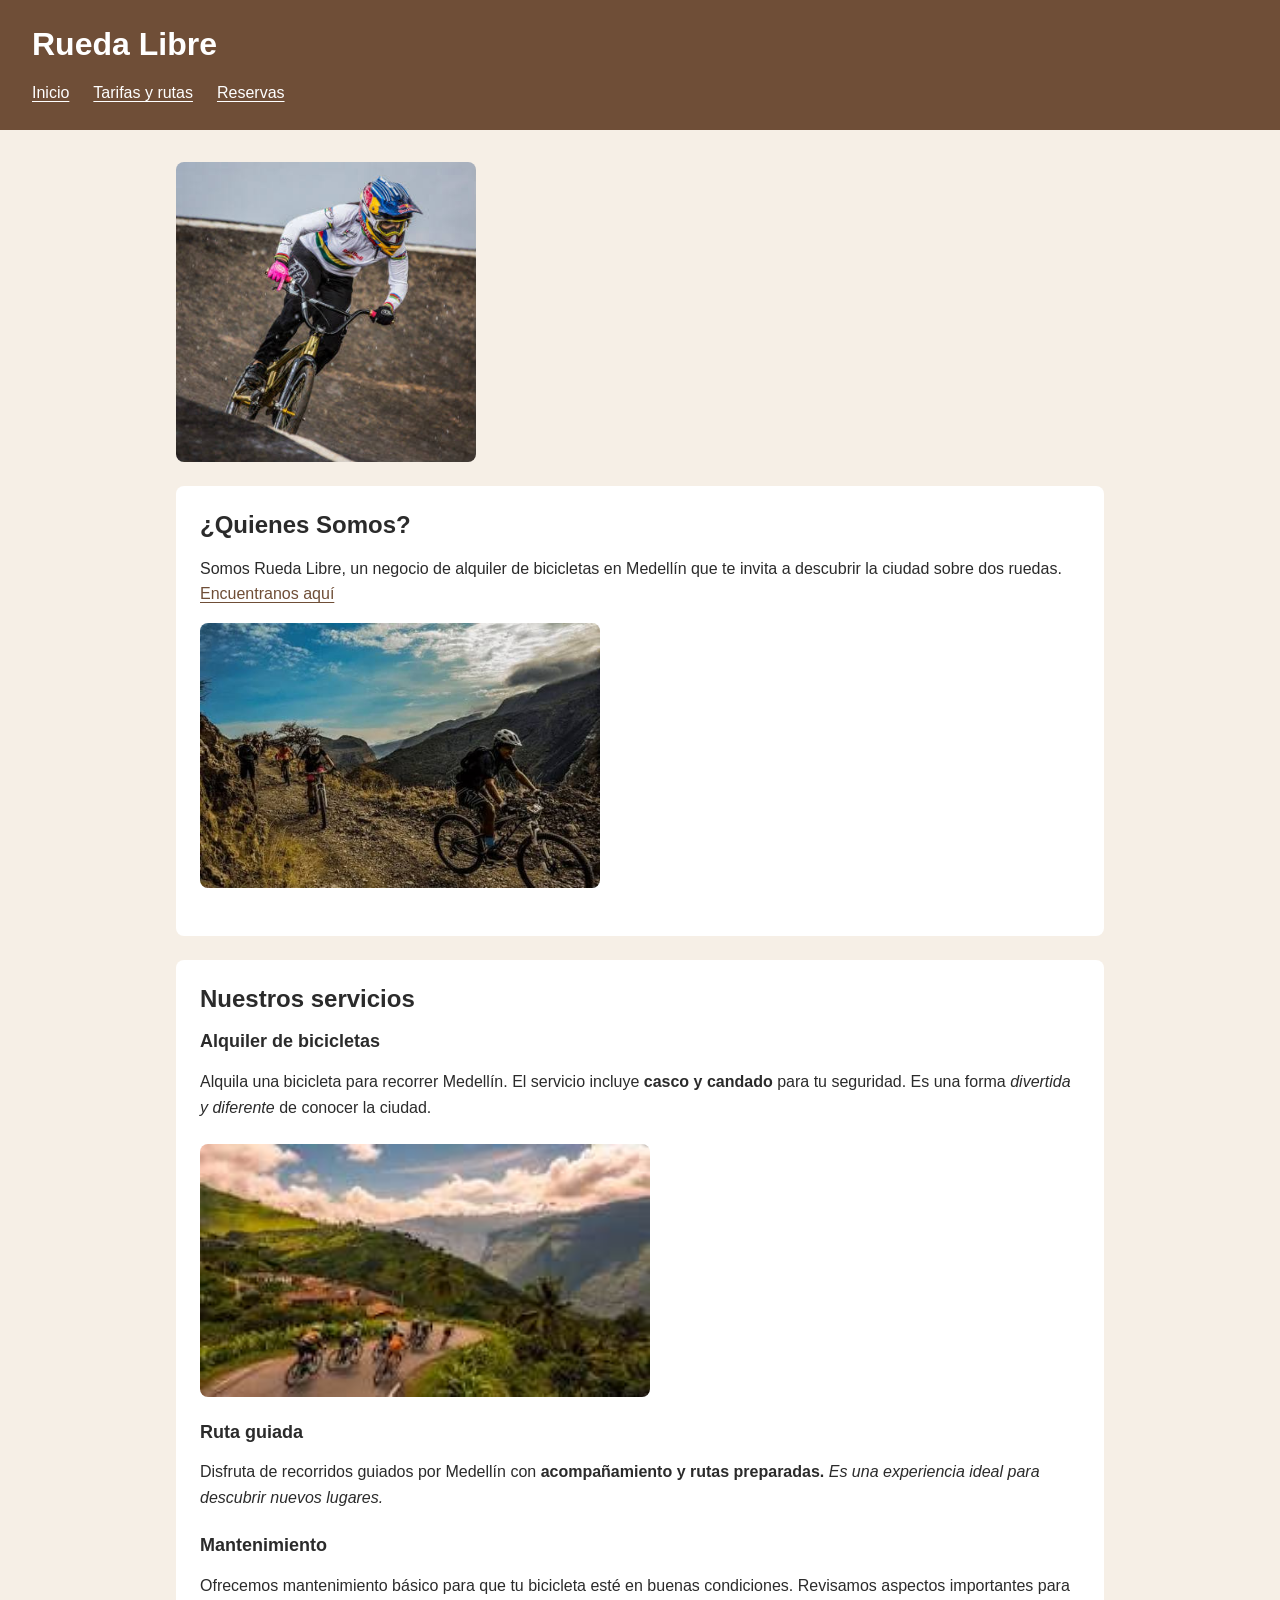
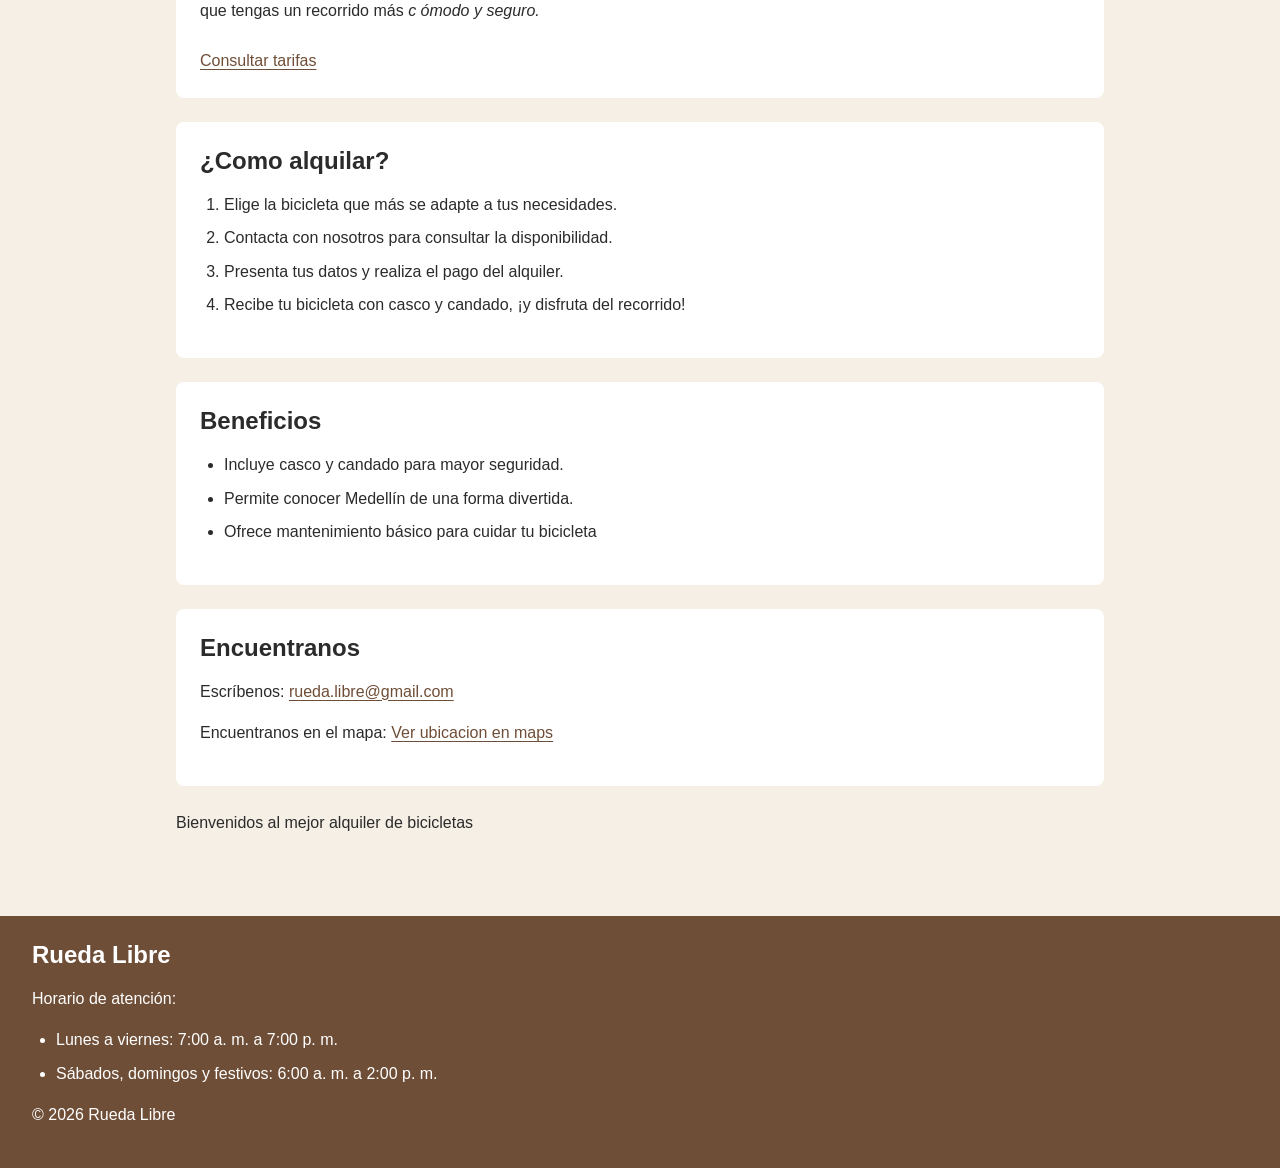
==== index.html @ cde1ff10 "Agrega estilos CSS y actualiza paginas" ====
<!DOCTYPE html>
<html lang="es">
<head>
    <meta charset="UTF-8">
    <meta name="viewport" content="width=device-width, initial-scale=1.0">
    <meta name="description" content="Renta de bicicletas en el areá metropolitana">
    <link rel="stylesheet" href="paginas/styles.css">
    <title>Rueda Libre | Alquiler de biciletas en Medellín</title>
</head>
<body>
    <header>
        <h1>Rueda Libre</h1>

        <nav>
            <ul>
                <li><a href="index.html">Inicio</a></li>
                <li><a href="paginas/servicios.html">Tarifas y rutas</a></li>
                <li><a href="paginas/contacto.html">Reservas</a></li>
            </ul>
        </nav>
    </header>

    <main>
        <img src="imagenes/images.jpg" alt="Imagen de portada de Rueda Libre" width="300">
         <section>
            <h2>¿Quienes Somos?</h2>
            <p>Somos Rueda Libre, un negocio de alquiler de bicicletas en Medellín que te invita a descubrir la ciudad sobre dos ruedas. <a href="#Encuentranos">Encuentranos aquí</a></p>
            <img src="imagenes/bici.jpg" alt="imagen de ruta en bicicleta" width="400">
         </section>
         <section>
           <h2>Nuestros servicios</h2>
                <article>
                  <h3>Alquiler de bicicletas</h3>
                  <p>Alquila una bicicleta para recorrer Medellín. El servicio incluye <strong>casco y candado</strong> para tu seguridad. Es una forma <em> divertida y diferente</em> de conocer la ciudad.</p>    
                 </article>     
                 <img src="imagenes/descarga.jpg" alt="otra imagen de ruta" width="450">
            <article>     
                 <h3>Ruta guiada</h3>
                 <p>Disfruta de recorridos guiados por Medellín con <strong>acompañamiento y rutas preparadas.</strong> <em>Es una experiencia ideal para descubrir nuevos lugares.</em></p>
            </article>  
            <article>  
                <h3>Mantenimiento</h3>
                <p>Ofrecemos mantenimiento básico para que tu bicicleta esté en buenas condiciones. Revisamos aspectos importantes para que tengas un recorrido más <em>c   ómodo y seguro.</em></p>    
            </article>      
            <a href="paginas/servicios.html">Consultar tarifas</a>
    </section> 
    <section>          
         <h2>¿Como alquilar?</h2>
         <ol>
             <li>Elige la bicicleta que más se adapte a tus necesidades.</li>
             <li>Contacta con nosotros para consultar la disponibilidad.</li>
             <li>Presenta tus datos y realiza el pago del alquiler.</li>
             <li>Recibe tu bicicleta con casco y candado, ¡y disfruta del recorrido!</li>

         </ol>
    </section>
    <section>
        <h2>Beneficios</h2>
        <ul>
             <li>Incluye casco y candado para mayor seguridad.</li>
             <li>Permite conocer Medellín de una forma divertida.</li>
             <li>Ofrece mantenimiento básico para cuidar tu bicicleta</li>
        </ul>
    </section>
    <section>
        <h2 id="Encuentranos">Encuentranos</h2>
        <p>Escríbenos: <a href="mailto:rueda.libre@gmail.com">rueda.libre@gmail.com</a></p>
        <p>Encuentranos en el mapa:
            <a href="https://www.google.com/maps/search/?api=1&query=Medell%C3%ADn%2C%20Antioquia%2C%20Colombia" target="_blank" rel="noopener noreferrer">
                Ver ubicacion en maps
            </a>
        </p>
    </section>   
    <p>Bienvenidos al mejor alquiler de bicicletas </p>
    </main>
    <footer>
         <h2>Rueda Libre</h2>
         <p>Horario de atención:</p>
         <ul>
            <li>Lunes a viernes: 7:00 a. m. a 7:00 p. m.</li>
            <li>Sábados, domingos y festivos: 6:00 a. m. a 2:00 p. m.</li>
         </ul>
         <p>&copy; 2026 Rueda Libre</p>
   </footer>
    
</body>
</html>
---- paginas/styles.css ----
/* 1. Variables compartidas por todo el sitio */
:root {
    --color-primario: #6f4e37;
    --color-acento: #f4c078;
    --color-texto: #2b2b2b;
    --color-fondo: #f6efe6;
    --color-superficie: #fff;
    --color-borde: #d8c8b8;
    --fuente-base: Arial, sans-serif;
    --espacio-pequeno: 0.5rem;
    --espacio-base: 1rem;
    --espacio-medio: 1.5rem;
    --espacio-grande: 2rem;
    --radio: 0.5rem;
}

/* 2. Base: rem toma como referencia el tamaño de letra raíz */
*, *::before, *::after { box-sizing: border-box; }
body {
    margin: 0;
    font-family: var(--fuente-base);
    color: var(--color-texto);
    background-color: var(--color-fondo);
    line-height: 1.6;
}
h1, h2, h3 { line-height: 1.25; margin: 0 0 var(--espacio-base); }
h1 { font-size: 2rem; }
h2 { font-size: 1.5rem; }
h3 { font-size: 1.125rem; }
p, ul, ol, dl { margin: 0 0 var(--espacio-base); }
ul, ol { padding-left: var(--espacio-medio); }
li + li { margin-top: var(--espacio-pequeno); }
a { color: var(--color-primario); text-underline-offset: 0.2rem; }
a:hover { text-decoration-thickness: 0.15rem; }
a:focus-visible { outline: 0.2rem solid currentColor; outline-offset: 0.25rem; }

/* 3. Encabezado y navegación */
header, body > nav, footer {
    padding: var(--espacio-medio) var(--espacio-grande);
    color: var(--color-superficie);
    background-color: var(--color-primario);
}
nav ul {
    display: flex;
    flex-wrap: wrap;
    gap: var(--espacio-base) var(--espacio-medio);
    padding: 0;
    margin: 0;
    list-style: none;
}
nav li + li { margin-top: 0; }
nav a, header a, footer a { color: var(--color-superficie); }
nav a:hover, nav a:focus-visible { color: var(--color-acento); }

/* 4. Contenido y tarjetas */
main {
    max-width: 60rem;
    margin: 0 auto;
    padding: var(--espacio-grande) var(--espacio-base);
}
section, .tarjeta {
    padding: var(--espacio-medio);
    margin-bottom: var(--espacio-medio);
    border-radius: var(--radio);
    background-color: var(--color-superficie);
}
article { margin-bottom: var(--espacio-medio); }
img {
    display: block;
    max-width: 100%;
    height: auto;
    margin-bottom: var(--espacio-medio);
    border-radius: var(--radio);
}

/* 5. Tablas de tarifas: desplazamiento en pantallas pequeñas */
table {
    display: block;
    max-width: 100%;
    overflow-x: auto;
    border-collapse: collapse;
    margin-bottom: var(--espacio-medio);
    background-color: var(--color-superficie);
}
caption { text-align: left; font-weight: bold; padding: var(--espacio-base); }
th, td { padding: var(--espacio-base); border: 0.0625rem solid var(--color-borde); text-align: left; }
thead { color: var(--color-superficie); background-color: var(--color-primario); }
dt { font-weight: bold; }
dd { margin: 0 0 var(--espacio-base); }
footer { margin-top: var(--espacio-grande); }

@media (max-width: 40rem) {
    header, body > nav, footer { padding: var(--espacio-base); }
    section, .tarjeta { padding: var(--espacio-base); }
    th, td { padding: var(--espacio-pequeno); }
}
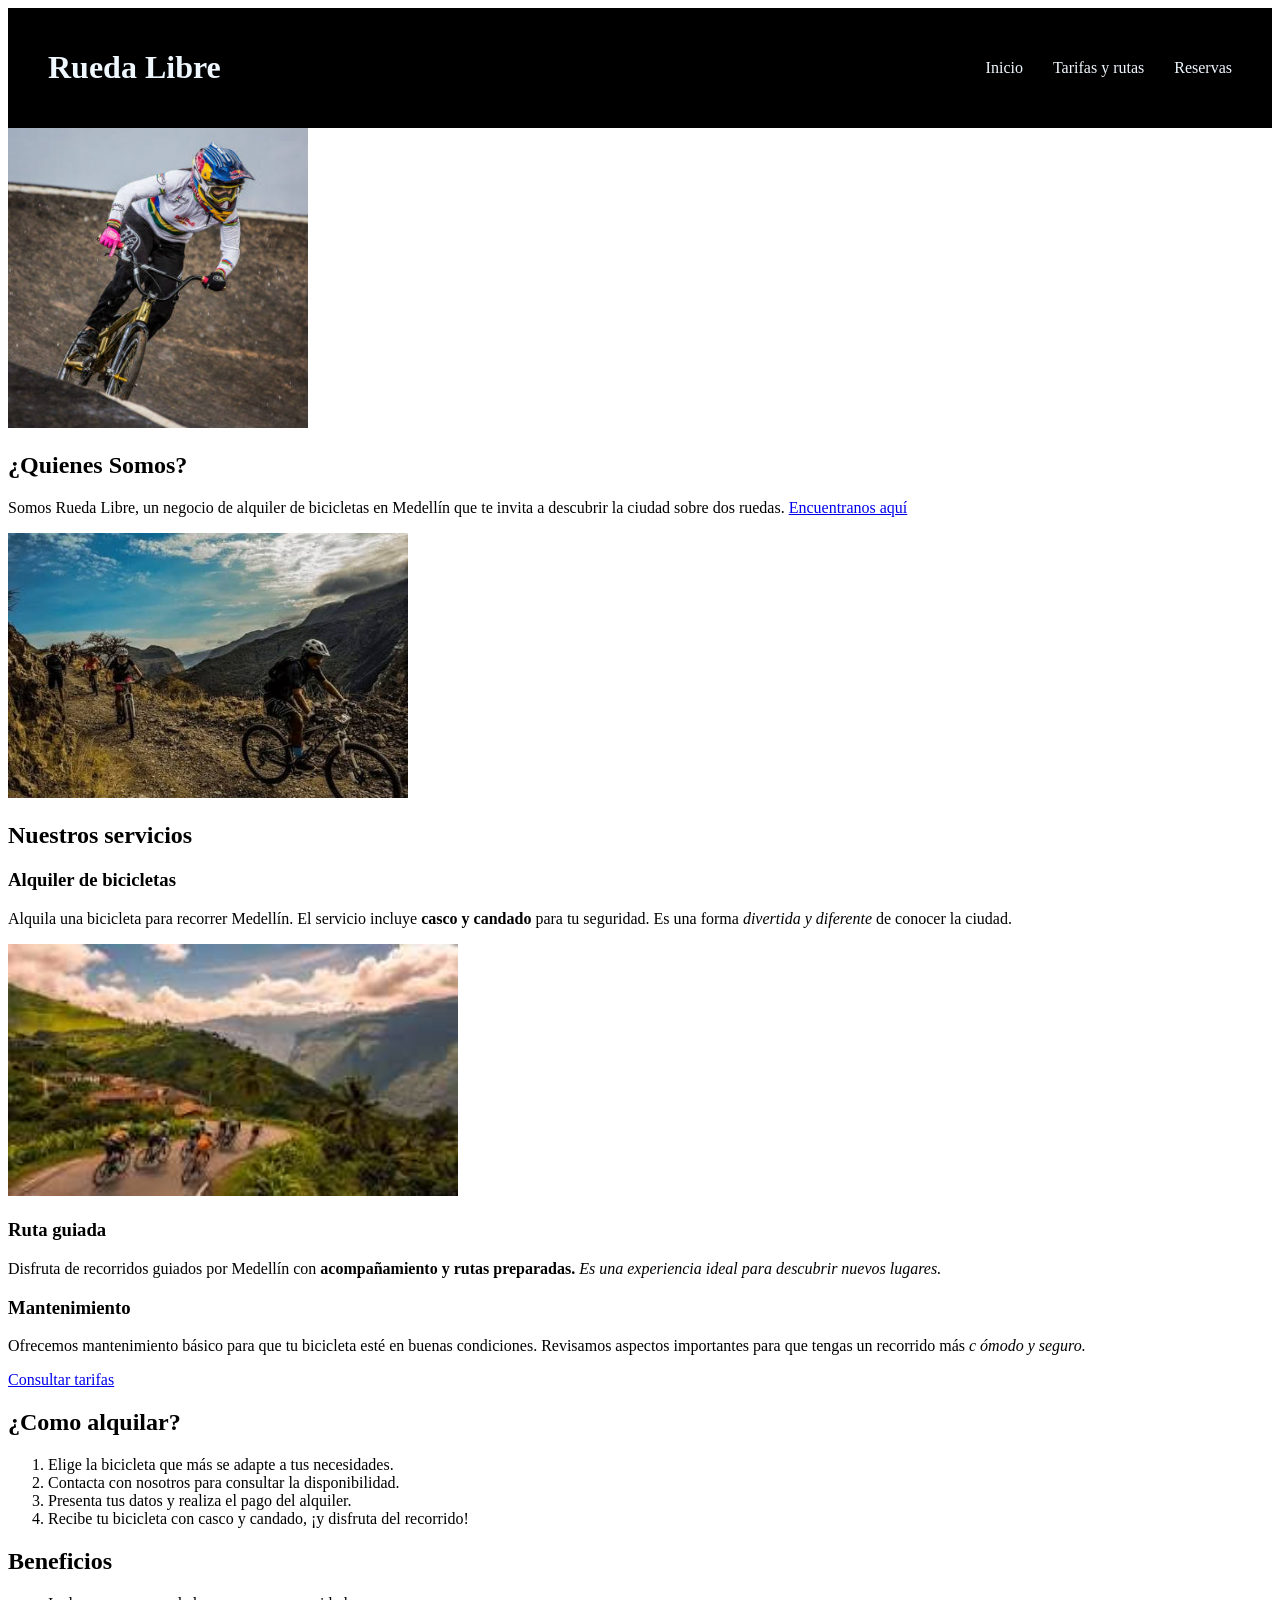
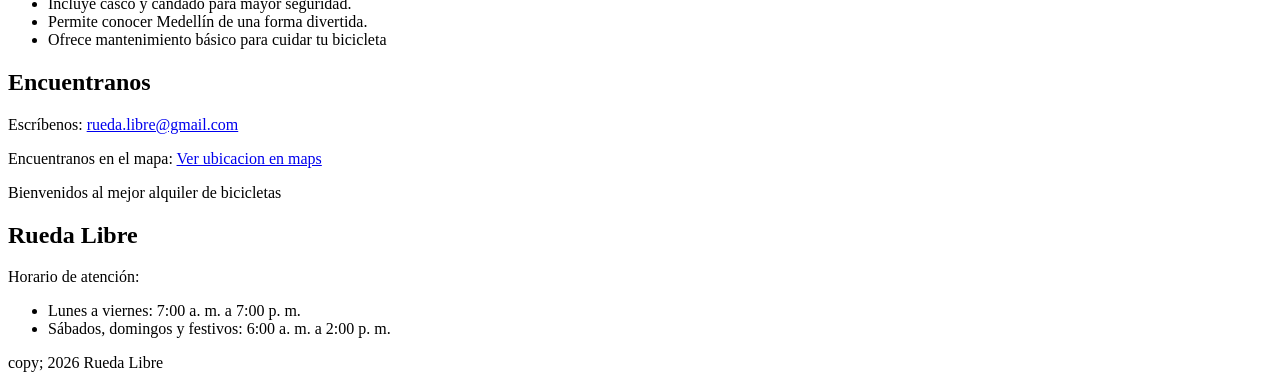
==== commit ce4e3d5d: "recontruccion para semana2" ====
--- a/index.html
+++ b/index.html
@@ -8,9 +8,8 @@
     <title>Rueda Libre | Alquiler de biciletas en Medellín</title>
 </head>
 <body>
-    <header>
+    <header class="encabezado">
         <h1>Rueda Libre</h1>
-
         <nav>
             <ul>
                 <li><a href="index.html">Inicio</a></li>
@@ -80,7 +79,7 @@
             <li>Lunes a viernes: 7:00 a. m. a 7:00 p. m.</li>
             <li>Sábados, domingos y festivos: 6:00 a. m. a 2:00 p. m.</li>
          </ul>
-         <p>&copy; 2026 Rueda Libre</p>
+         <p>copy; 2026 Rueda Libre</p>
    </footer>
     
 </body>
--- a/paginas/styles.css
+++ b/paginas/styles.css
@@ -1,96 +1,24 @@
-/* 1. Variables compartidas por todo el sitio */
-:root {
-    --color-primario: #6f4e37;
-    --color-acento: #f4c078;
-    --color-texto: #2b2b2b;
-    --color-fondo: #f6efe6;
-    --color-superficie: #fff;
-    --color-borde: #d8c8b8;
-    --fuente-base: Arial, sans-serif;
-    --espacio-pequeno: 0.5rem;
-    --espacio-base: 1rem;
-    --espacio-medio: 1.5rem;
-    --espacio-grande: 2rem;
-    --radio: 0.5rem;
+.encabezado {
+    display: flex;                  
+    justify-content: space-between; 
+    align-items: center;            
+    background-color:rgb(0, 0, 0); 
+    padding: 20px 40px
+    ;
+    color:aliceblue; 
 }
 
-/* 2. Base: rem toma como referencia el tamaño de letra raíz */
-*, *::before, *::after { box-sizing: border-box; }
-body {
+.encabezado nav ul {
+    display: flex;          
+    list-style: none;       
+    gap: 30px;              
     margin: 0;
-    font-family: var(--fuente-base);
-    color: var(--color-texto);
-    background-color: var(--color-fondo);
-    line-height: 1.6;
-}
-h1, h2, h3 { line-height: 1.25; margin: 0 0 var(--espacio-base); }
-h1 { font-size: 2rem; }
-h2 { font-size: 1.5rem; }
-h3 { font-size: 1.125rem; }
-p, ul, ol, dl { margin: 0 0 var(--espacio-base); }
-ul, ol { padding-left: var(--espacio-medio); }
-li + li { margin-top: var(--espacio-pequeno); }
-a { color: var(--color-primario); text-underline-offset: 0.2rem; }
-a:hover { text-decoration-thickness: 0.15rem; }
-a:focus-visible { outline: 0.2rem solid currentColor; outline-offset: 0.25rem; }
-
-/* 3. Encabezado y navegación */
-header, body > nav, footer {
-    padding: var(--espacio-medio) var(--espacio-grande);
-    color: var(--color-superficie);
-    background-color: var(--color-primario);
-}
-nav ul {
-    display: flex;
-    flex-wrap: wrap;
-    gap: var(--espacio-base) var(--espacio-medio);
     padding: 0;
-    margin: 0;
-    list-style: none;
-}
-nav li + li { margin-top: 0; }
-nav a, header a, footer a { color: var(--color-superficie); }
-nav a:hover, nav a:focus-visible { color: var(--color-acento); }
-
-/* 4. Contenido y tarjetas */
-main {
-    max-width: 60rem;
-    margin: 0 auto;
-    padding: var(--espacio-grande) var(--espacio-base);
-}
-section, .tarjeta {
-    padding: var(--espacio-medio);
-    margin-bottom: var(--espacio-medio);
-    border-radius: var(--radio);
-    background-color: var(--color-superficie);
-}
-article { margin-bottom: var(--espacio-medio); }
-img {
-    display: block;
-    max-width: 100%;
-    height: auto;
-    margin-bottom: var(--espacio-medio);
-    border-radius: var(--radio);
+   
+    
 }
 
-/* 5. Tablas de tarifas: desplazamiento en pantallas pequeñas */
-table {
-    display: block;
-    max-width: 100%;
-    overflow-x: auto;
-    border-collapse: collapse;
-    margin-bottom: var(--espacio-medio);
-    background-color: var(--color-superficie);
-}
-caption { text-align: left; font-weight: bold; padding: var(--espacio-base); }
-th, td { padding: var(--espacio-base); border: 0.0625rem solid var(--color-borde); text-align: left; }
-thead { color: var(--color-superficie); background-color: var(--color-primario); }
-dt { font-weight: bold; }
-dd { margin: 0 0 var(--espacio-base); }
-footer { margin-top: var(--espacio-grande); }
-
-@media (max-width: 40rem) {
-    header, body > nav, footer { padding: var(--espacio-base); }
-    section, .tarjeta { padding: var(--espacio-base); }
-    th, td { padding: var(--espacio-pequeno); }
-}
+.encabezado nav ul li a {
+    text-decoration: none; 
+    color:aliceblue;       
+}
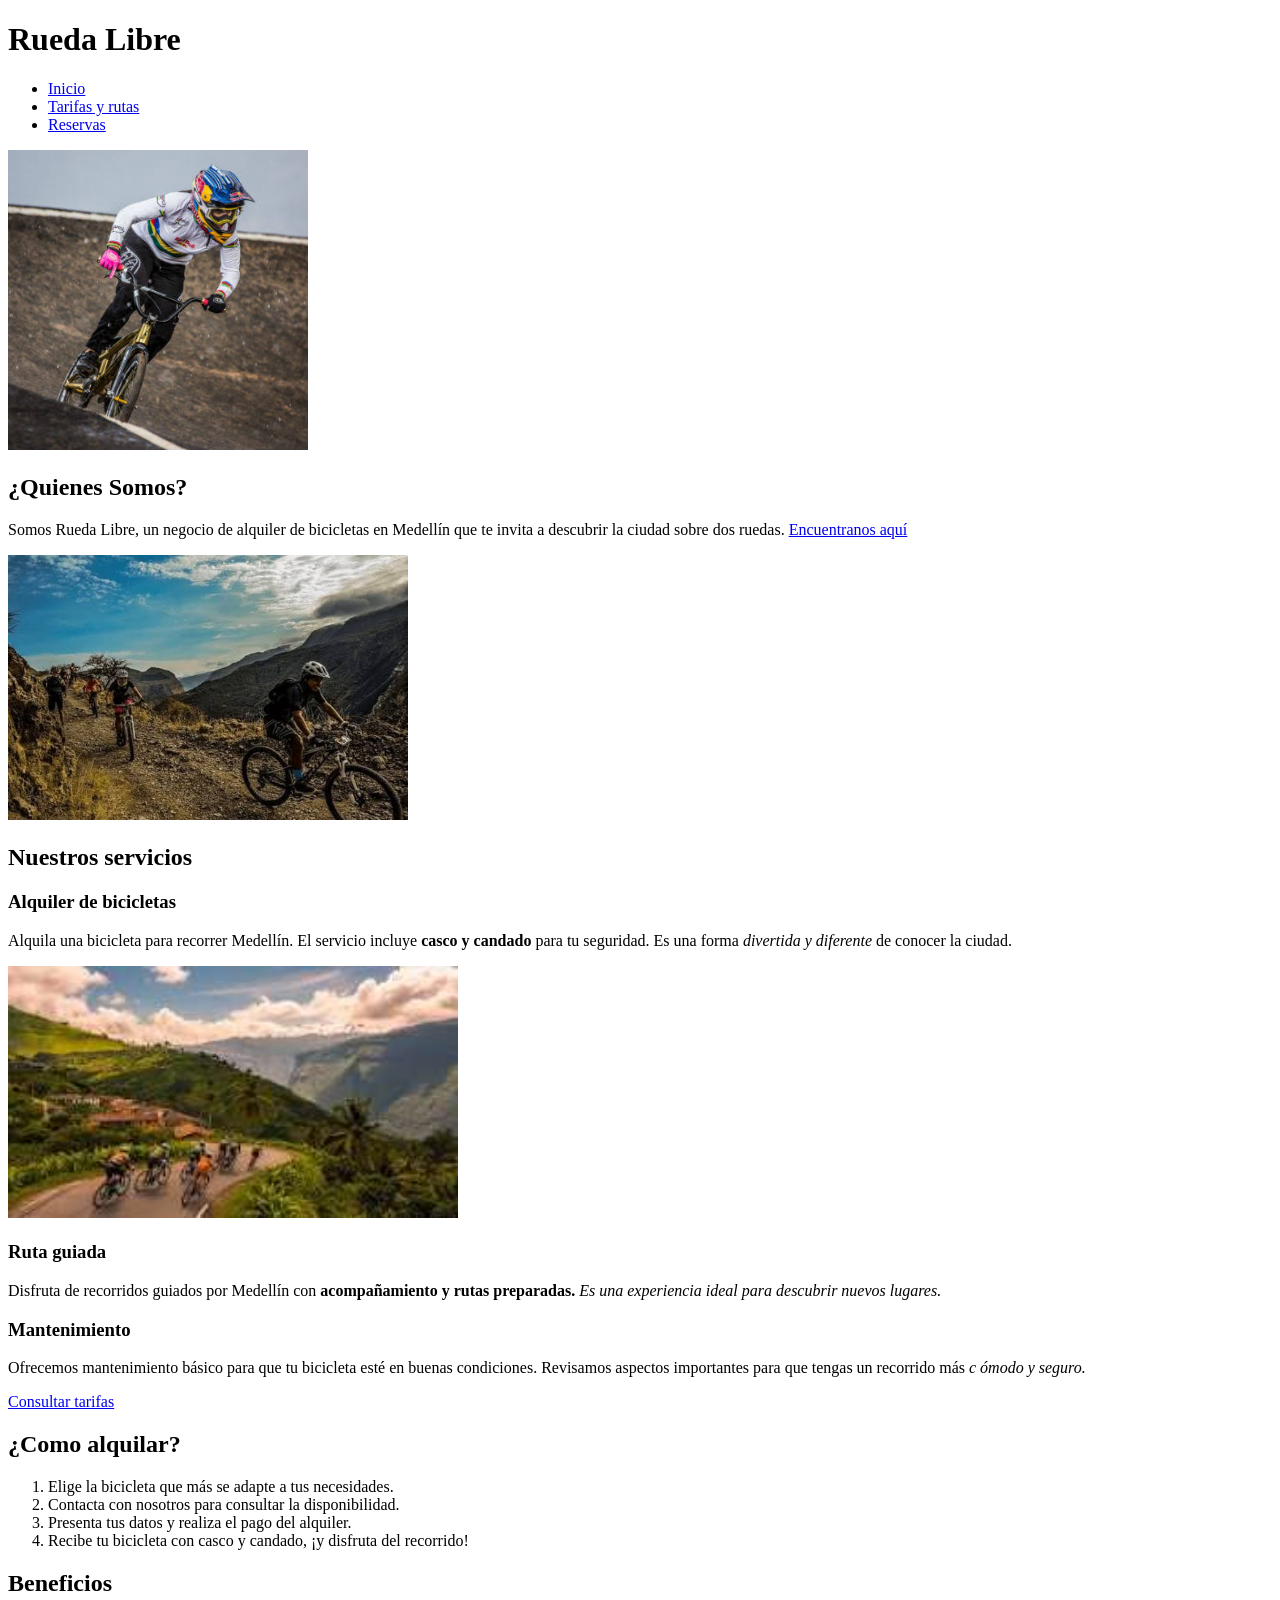
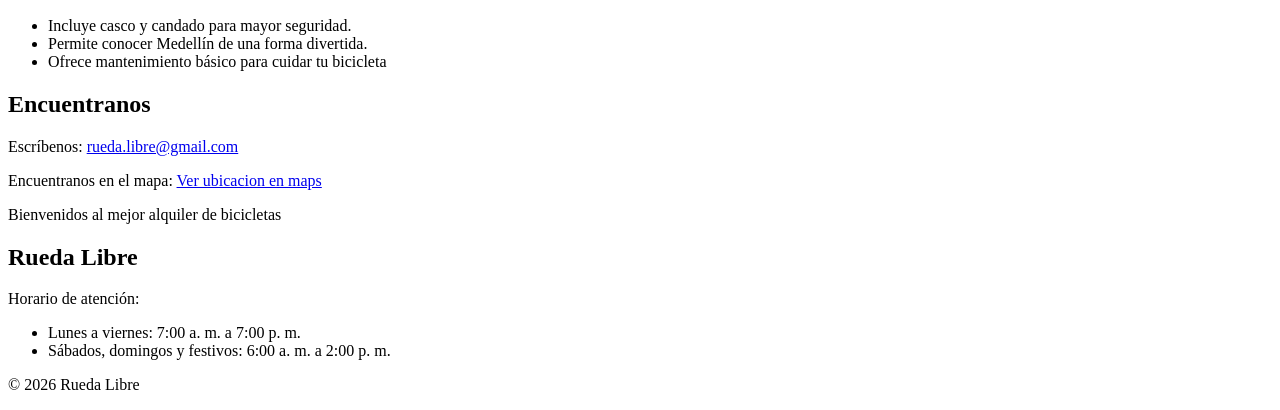
==== commit 6fea9b09: "feat: arreglar día 1 y formulario del día 2" ====
--- a/index.html
+++ b/index.html
@@ -8,13 +8,13 @@
     <title>Rueda Libre | Alquiler de biciletas en Medellín</title>
 </head>
 <body>
-    <header class="encabezado">
+    <header>
         <h1>Rueda Libre</h1>
         <nav>
             <ul>
                 <li><a href="index.html">Inicio</a></li>
-                <li><a href="paginas/servicios.html">Tarifas y rutas</a></li>
-                <li><a href="paginas/contacto.html">Reservas</a></li>
+                <li><a href="paginas/tarifas.html">Tarifas y rutas</a></li>
+                <li><a href="paginas/reservas.html">Reservas</a></li>
             </ul>
         </nav>
     </header>
@@ -79,7 +79,7 @@
             <li>Lunes a viernes: 7:00 a. m. a 7:00 p. m.</li>
             <li>Sábados, domingos y festivos: 6:00 a. m. a 2:00 p. m.</li>
          </ul>
-         <p>copy; 2026 Rueda Libre</p>
+         <p>&copy; 2026 Rueda Libre</p>
    </footer>
     
 </body>
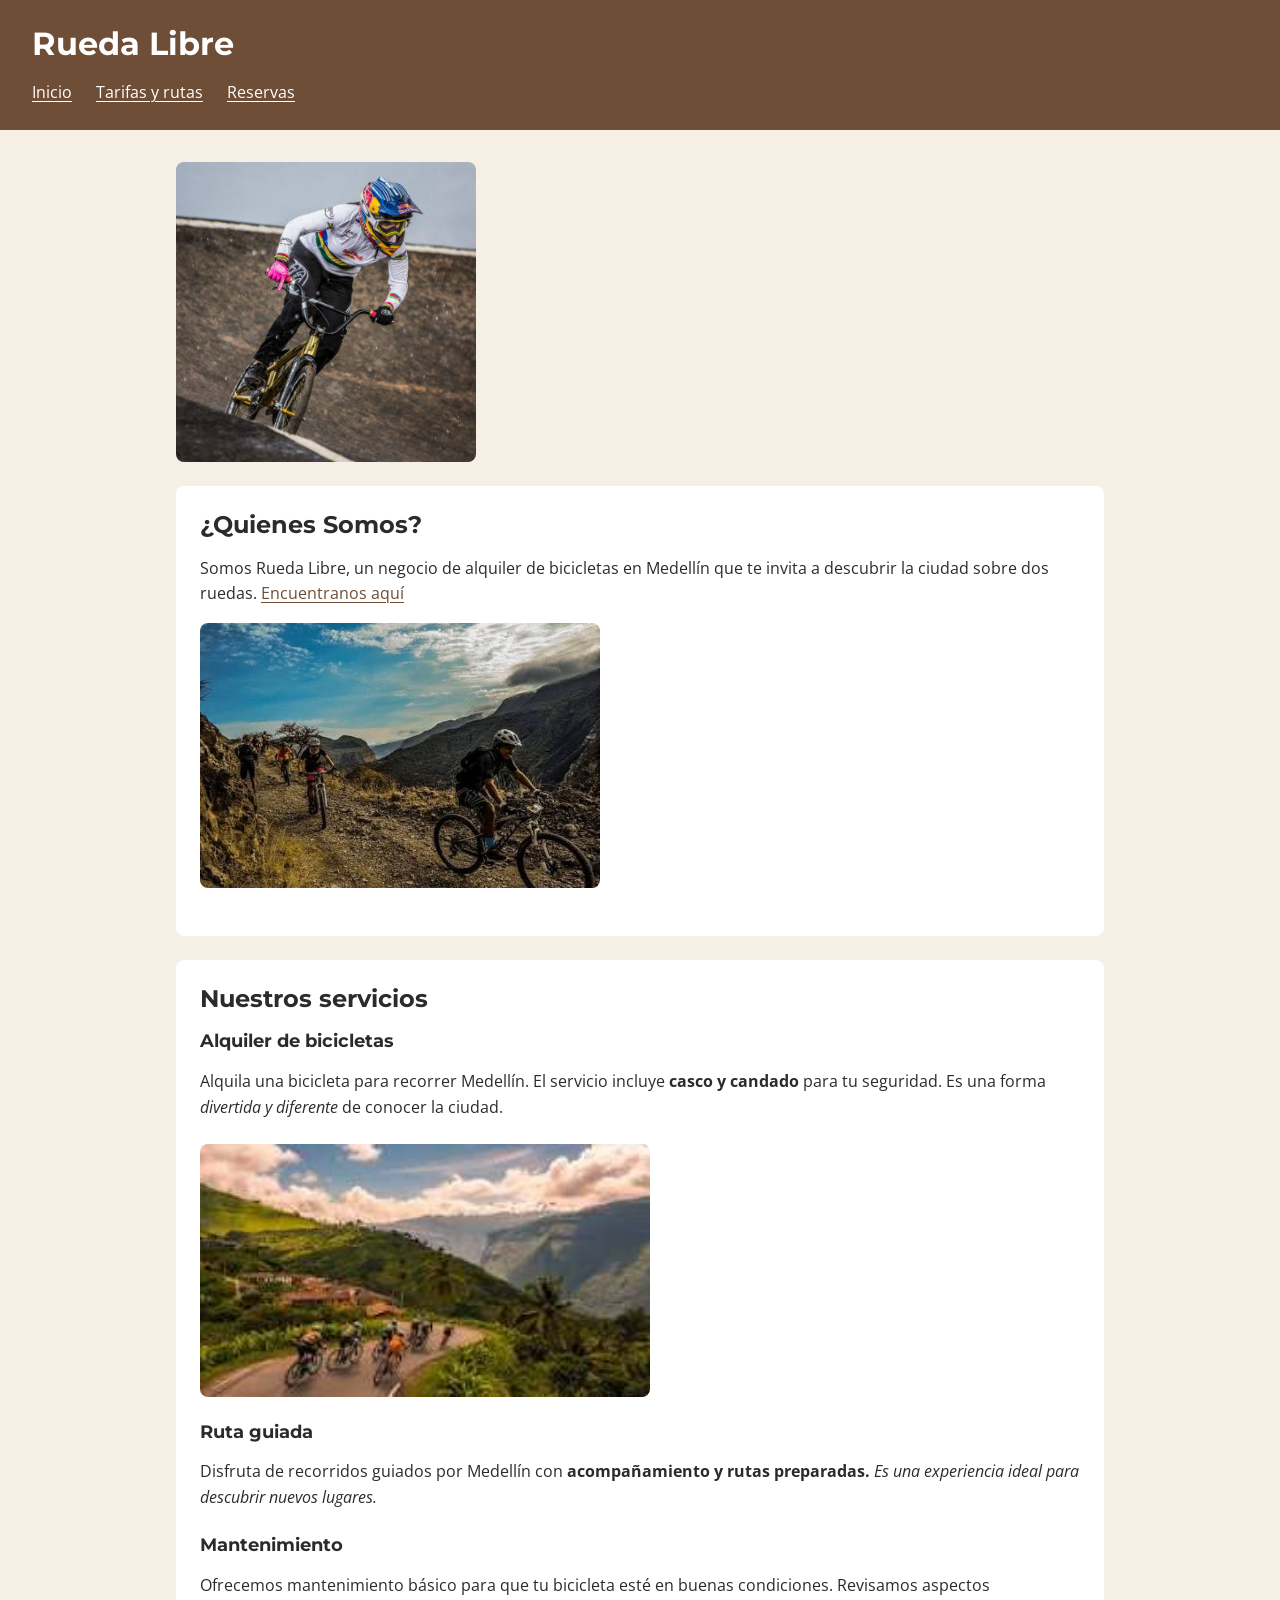
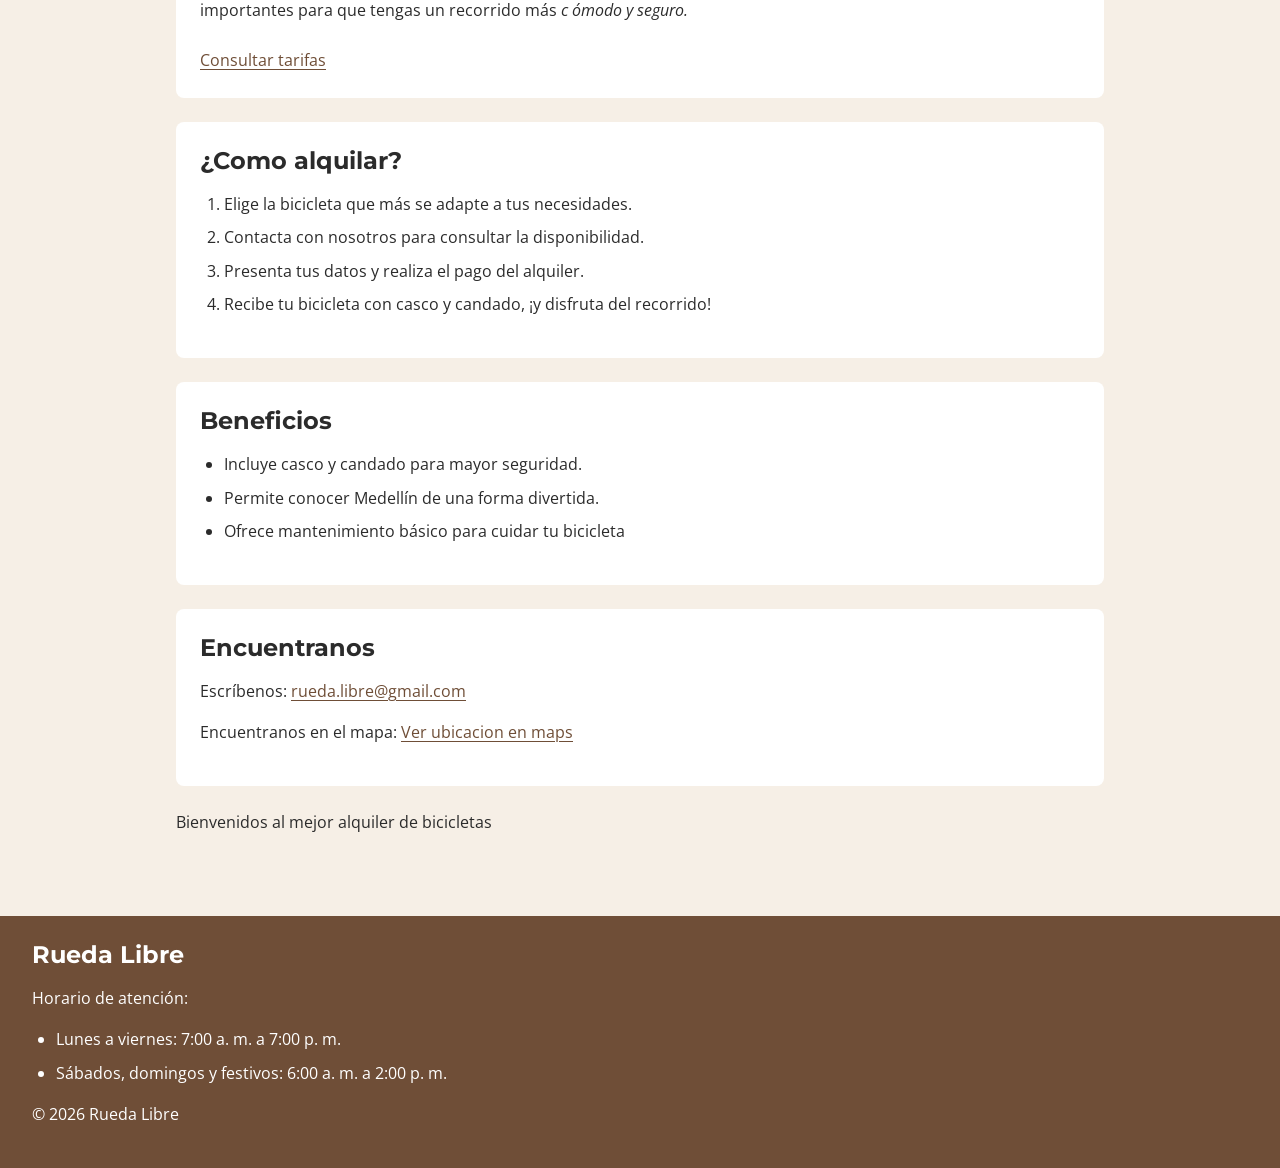
==== commit cb74f4a2: "feat: correcciones y terminacion semana 1" ====
--- a/index.html
+++ b/index.html
@@ -4,7 +4,10 @@
     <meta charset="UTF-8">
     <meta name="viewport" content="width=device-width, initial-scale=1.0">
     <meta name="description" content="Renta de bicicletas en el areá metropolitana">
-    <link rel="stylesheet" href="paginas/styles.css">
+    <link rel="preconnect" href="https://fonts.googleapis.com">
+    <link rel="preconnect" href="https://fonts.gstatic.com" crossorigin>
+    <link href="https://fonts.googleapis.com/css2?family=Montserrat:wght@700&family=Open+Sans:wght@400;600&display=swap" rel="stylesheet">
+    <link rel="stylesheet" href="css/styles.css">
     <title>Rueda Libre | Alquiler de biciletas en Medellín</title>
 </head>
 <body>
--- a/css/styles.css
+++ b/css/styles.css
@@ -0,0 +1,144 @@
+/* 1. Variables compartidas por todo el sitio */
+:root {
+    --color-primario: #6f4e37;
+    --color-acento: #f4c078;
+    --color-texto: #2b2b2b;
+    --color-fondo: #f6efe6;
+    --color-superficie: #fff;
+    --color-borde: #d8c8b8;
+    --fuente-titulos: 'Montserrat', sans-serif;
+    --fuente-texto: 'Open Sans', sans-serif;
+    --espacio-pequeno: 0.5rem;
+    --espacio-base: 1rem;
+    --espacio-medio: 1.5rem;
+    --espacio-grande: 2rem;
+    --radio: 0.5rem;
+}
+
+/* 2. Base: rem toma como referencia el tamaño de letra raíz */
+*, *::before, *::after { box-sizing: border-box; }
+body {
+    margin: 0;
+    font-family: var(--fuente-texto);
+    color: var(--color-texto);
+    background-color: var(--color-fondo);
+    line-height: 1.6;
+}
+h1, h2, h3 { 
+    line-height: 1.25;
+    margin: 0 0 var(--espacio-base);
+    font-family: var(--fuente-titulos);
+    font-weight: 700;
+}
+h1 {
+     font-size: 2rem;
+     }
+h2 { 
+    font-size: 1.5rem; 
+}
+h3 { 
+    font-size: 1.125rem; 
+}
+p, ul, ol, dl { 
+    margin: 0 0 var(--espacio-base);
+}
+ul, ol { 
+    padding-left: var(--espacio-medio); 
+}
+li + li {
+    margin-top: var(--espacio-pequeno); 
+}
+a { 
+    color: var(--color-primario); text-underline-offset: 0.2rem; 
+}
+a:hover { 
+    text-decoration-thickness: 0.15rem; 
+}
+a:focus-visible { 
+    outline: 0.2rem solid currentColor;
+    outline-offset: 0.25rem; 
+}
+
+/* 3. Encabezado y navegación */
+header, body > nav, footer {
+    padding: var(--espacio-medio) var(--espacio-grande);
+    color: var(--color-superficie);
+    background-color: var(--color-primario);
+}
+nav ul {
+    display: flex;
+    flex-wrap: wrap;
+    gap: var(--espacio-base) var(--espacio-medio);
+    padding: 0;
+    margin: 0;
+    list-style: none;
+}
+nav li + li { 
+    margin-top: 0; 
+}
+nav a, header a, footer a { 
+    color: var(--color-superficie); 
+}
+nav a:hover, nav a:focus-visible { 
+    color: var(--color-acento); 
+}
+
+/* 4. Contenido y tarjetas */
+main {
+    max-width: 60rem;
+    margin: 0 auto;
+    padding: var(--espacio-grande) var(--espacio-base);
+}
+section, .tarjeta {
+    padding: var(--espacio-medio);
+    margin-bottom: var(--espacio-medio);
+    border-radius: var(--radio);
+    background-color: var(--color-superficie);
+}
+article { margin-bottom: var(--espacio-medio); }
+img {
+    display: block;
+    max-width: 100%;
+    height: auto;
+    margin-bottom: var(--espacio-medio);
+    border-radius: var(--radio);
+}
+
+/* 5. Tablas de tarifas: desplazamiento en pantallas pequeñas */
+table {
+    display: block;
+    max-width: 100%;
+    overflow-x: auto;
+    border-collapse: collapse;
+    margin-bottom: var(--espacio-medio);
+    background-color: var(--color-superficie);
+}
+caption { 
+    text-align: left; 
+    font-weight: bold; 
+    padding: var(--espacio-base); 
+}
+th, td { 
+    padding: var(--espacio-base); 
+    border: 0.0625rem solid var(--color-borde);
+    text-align: left; 
+}
+thead { 
+    color: var(--color-superficie); 
+    background-color: var(--color-primario); 
+}
+dt { 
+    font-weight: bold; 
+}
+dd { 
+    margin: 0 0 var(--espacio-base); 
+}
+footer { 
+    margin-top: var(--espacio-grande);
+}
+
+@media (max-width: 40rem) {
+    header, body > nav, footer { padding: var(--espacio-base); }
+    section, .tarjeta { padding: var(--espacio-base); }
+    th, td { padding: var(--espacio-pequeno); }
+}
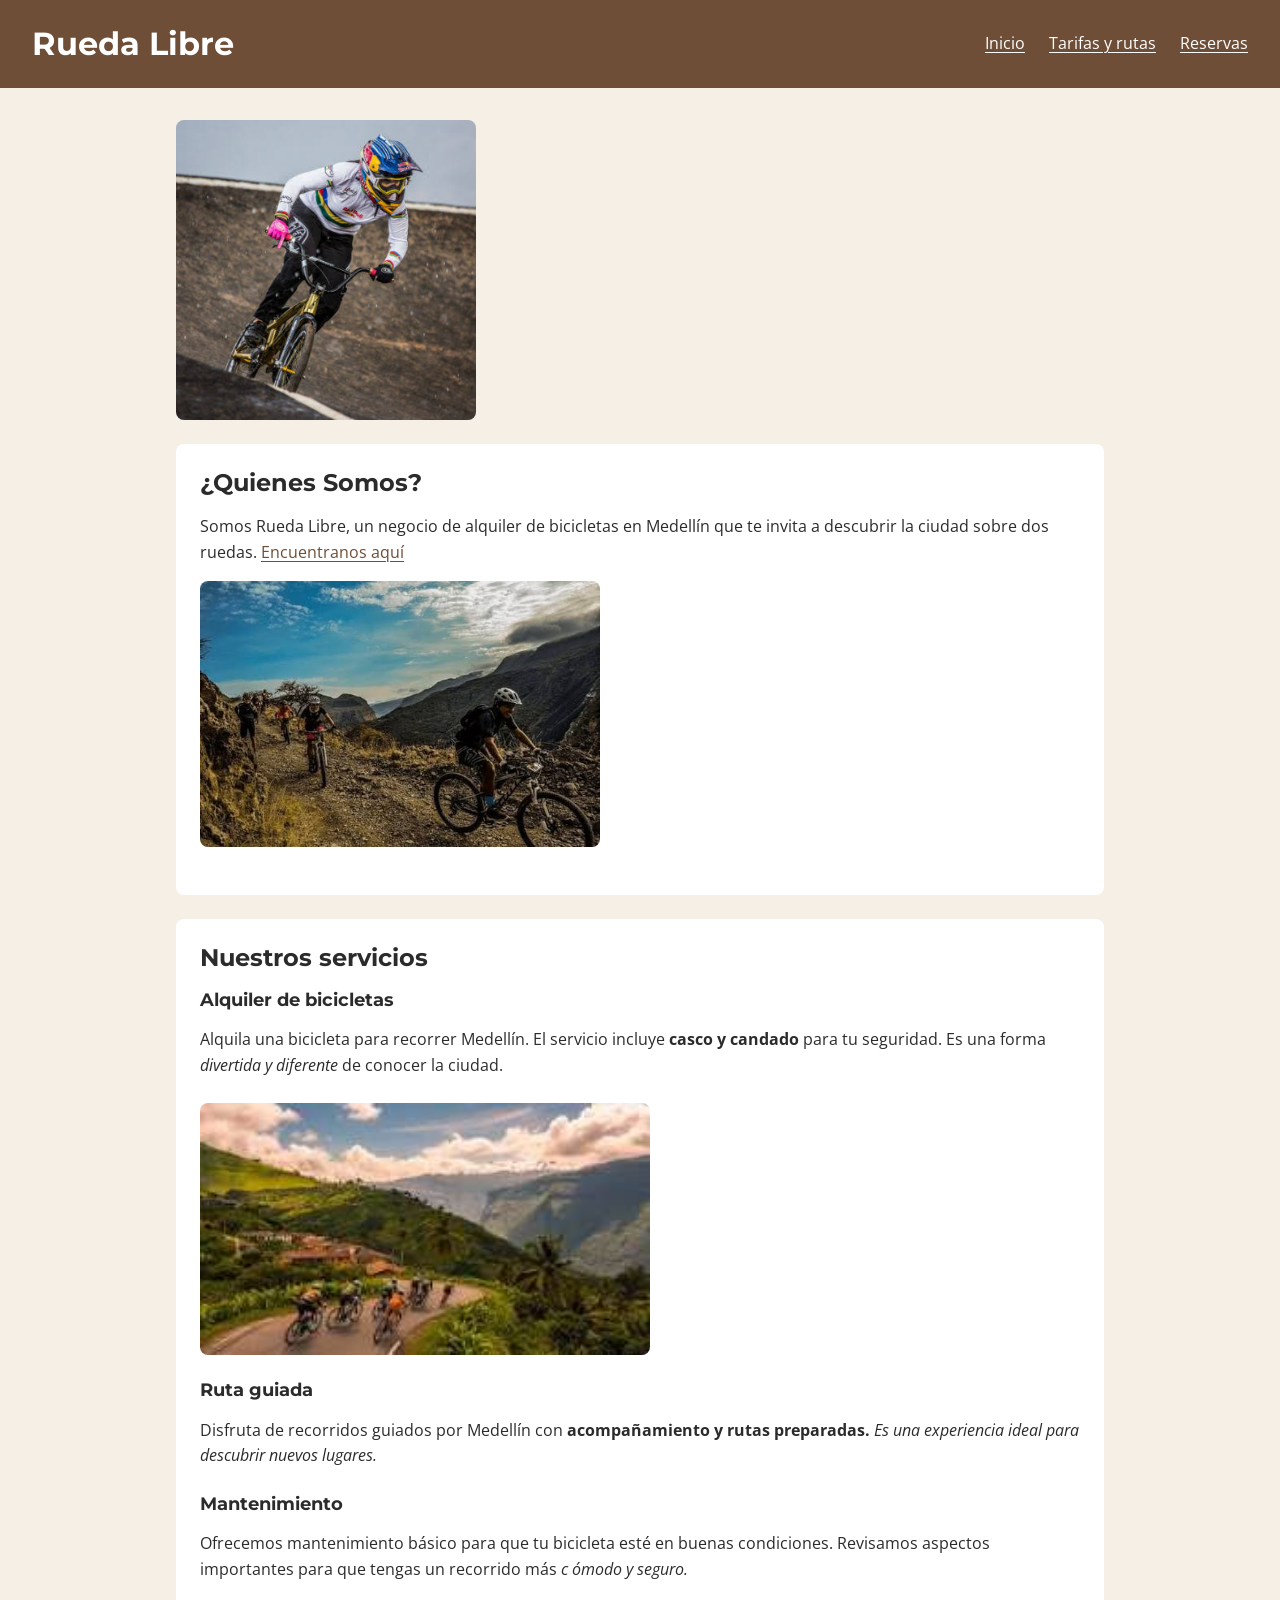
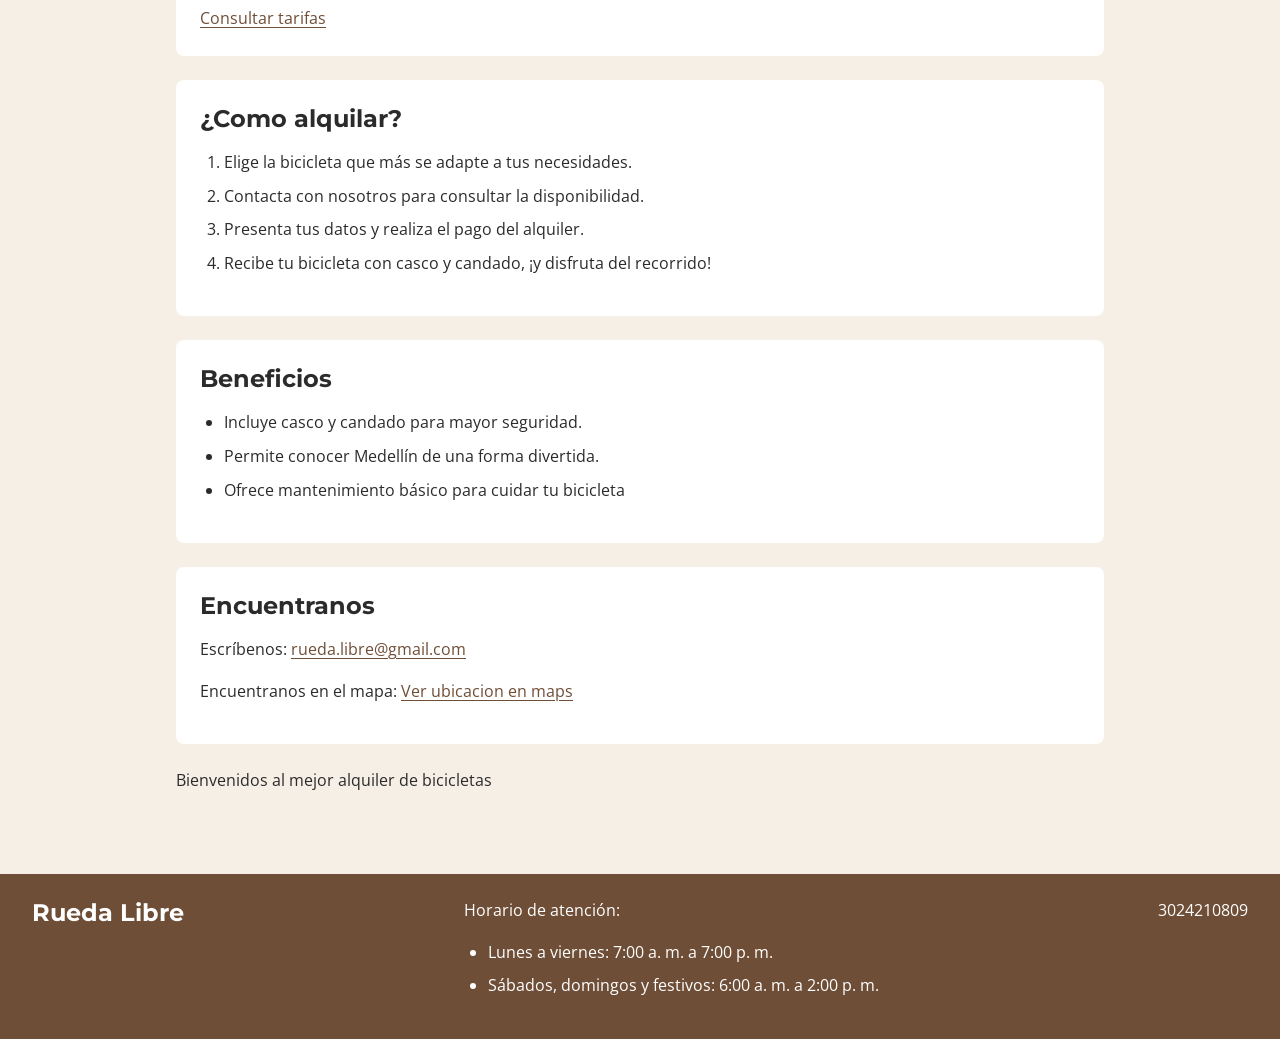
==== commit a06d7cfe: "semana 2: día 1" ====
--- a/index.html
+++ b/index.html
@@ -76,13 +76,19 @@
     <p>Bienvenidos al mejor alquiler de bicicletas </p>
     </main>
     <footer>
-         <h2>Rueda Libre</h2>
-         <p>Horario de atención:</p>
-         <ul>
-            <li>Lunes a viernes: 7:00 a. m. a 7:00 p. m.</li>
-            <li>Sábados, domingos y festivos: 6:00 a. m. a 2:00 p. m.</li>
-         </ul>
-         <p>&copy; 2026 Rueda Libre</p>
+        <div>
+            <h2>Rueda Libre</h2>
+        </div>
+        <div>
+            <p>Horario de atención:</p>
+            <ul>
+                <li>Lunes a viernes: 7:00 a. m. a 7:00 p. m.</li>
+                <li>Sábados, domingos y festivos: 6:00 a. m. a 2:00 p. m.</li>
+            </ul>
+        </div>
+        <div>
+            <p>3024210809</p>
+        </div>
    </footer>
     
 </body>
--- a/css/styles.css
+++ b/css/styles.css
@@ -82,6 +82,14 @@
 nav a:hover, nav a:focus-visible { 
     color: var(--color-acento); 
 }
+header {
+    display: flex;
+    justify-content: space-between;
+    align-items: center;
+}
+header h1 {
+    margin-bottom: 0;
+}
 
 /* 4. Contenido y tarjetas */
 main {
@@ -135,6 +143,10 @@
 }
 footer { 
     margin-top: var(--espacio-grande);
+    display: flex;
+    justify-content: space-between;
+    align-items: flex-start;
+    
 }
 
 @media (max-width: 40rem) {
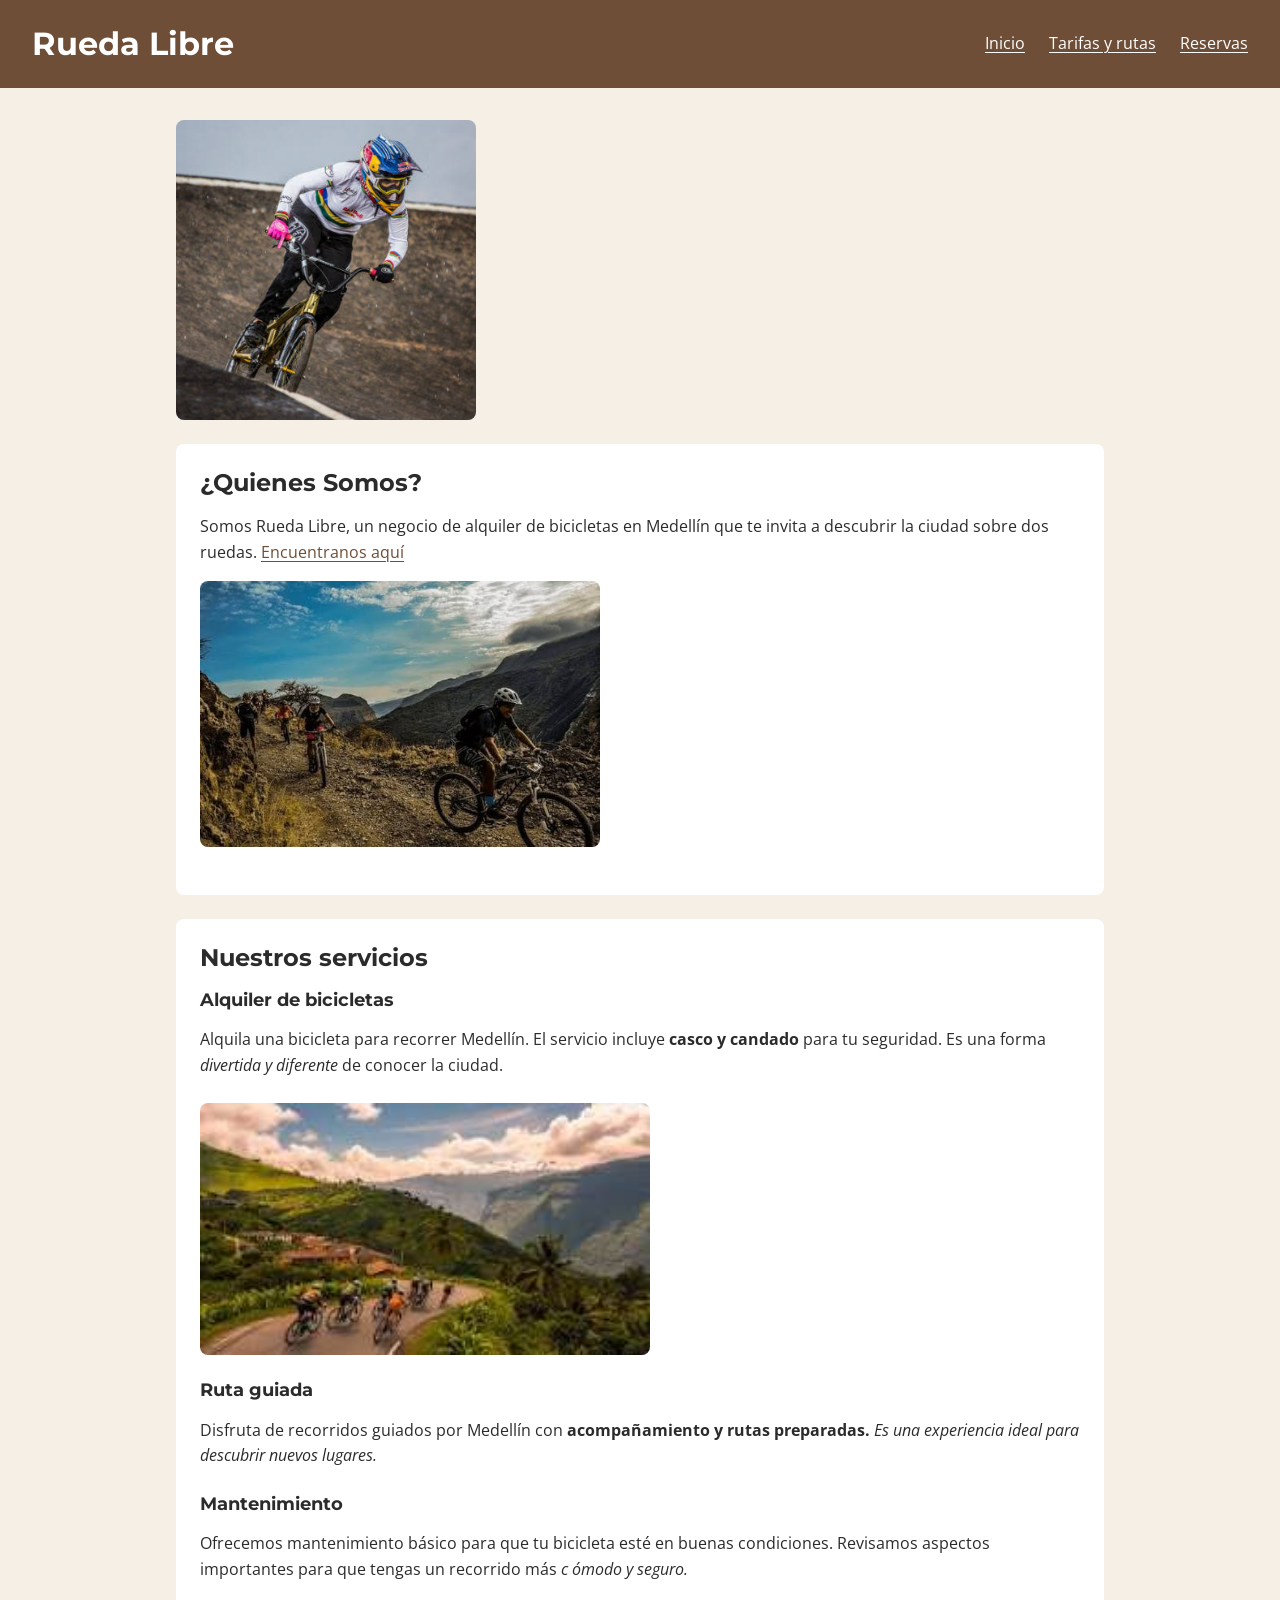
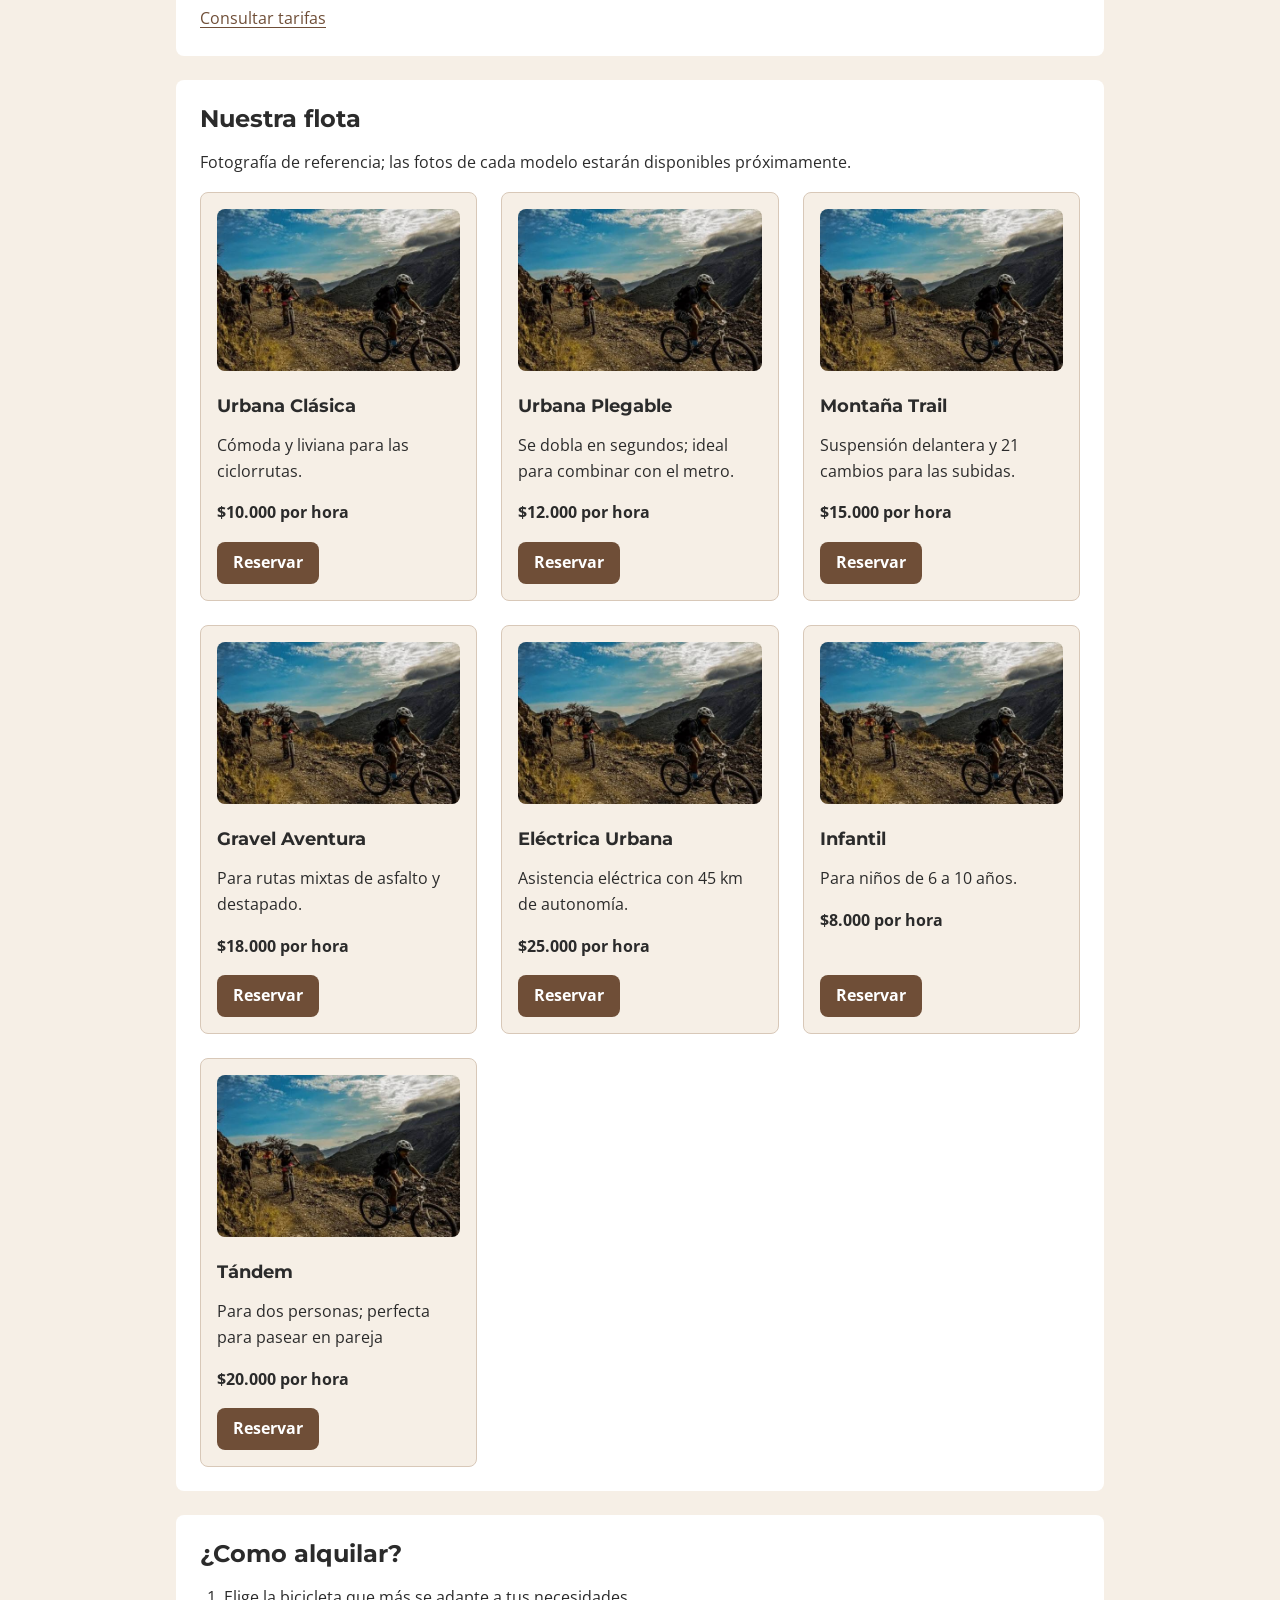
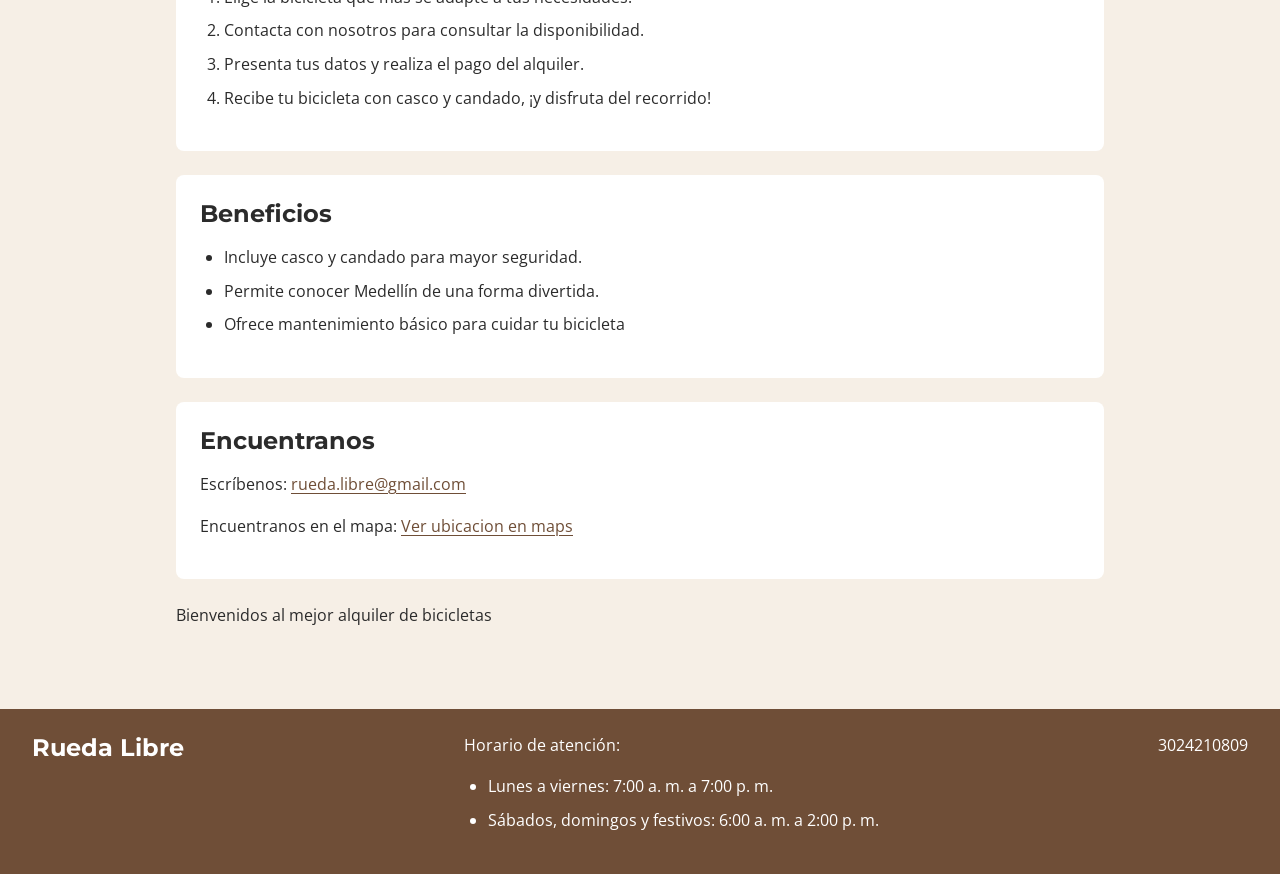
==== commit c5093d2e: "semana 2-día 1-grid" ====
--- a/index.html
+++ b/index.html
@@ -46,6 +46,61 @@
             </article>      
             <a href="paginas/servicios.html">Consultar tarifas</a>
     </section> 
+    <section>
+        <h2>Nuestra flota</h2>
+        <p>Fotografía de referencia; las fotos de cada modelo estarán disponibles próximamente.</p>
+        <div class="flota">
+            <article class="bicicleta">
+                <img src="imagenes/bici.jpg" alt="Ciclistas en una ruta de montaña; foto de referencia" width="548" height="364" loading="lazy">
+                <h3>Urbana Clásica</h3>
+                <p>Cómoda y liviana para las ciclorrutas.</p>
+                <p><strong>$10.000 por hora</strong></p>
+                <a class="bicicleta-reservar" href="paginas/reservas.html" aria-label="Reservar Urbana Clásica">Reservar</a>
+            </article>
+            <article class="bicicleta">
+                <img src="imagenes/bici.jpg" alt="Ciclistas en una ruta de montaña; foto de referencia" width="548" height="364" loading="lazy">
+                <h3>Urbana Plegable</h3>
+                <p>Se dobla en segundos; ideal para combinar con el metro.</p>
+                <p><strong>$12.000 por hora</strong></p>
+                <a class="bicicleta-reservar" href="paginas/reservas.html" aria-label="Reservar Urbana Plegable">Reservar</a>
+            </article>
+            <article class="bicicleta">
+                <img src="imagenes/bici.jpg" alt="Ciclistas en una ruta de montaña; foto de referencia" width="548" height="364" loading="lazy">
+                <h3>Montaña Trail</h3>
+                <p>Suspensión delantera y 21 cambios para las subidas.</p>
+                <p><strong>$15.000 por hora</strong></p>
+                <a class="bicicleta-reservar" href="paginas/reservas.html" aria-label="Reservar Montaña Trail">Reservar</a>
+            </article>
+            <article class="bicicleta">
+                <img src="imagenes/bici.jpg" alt="Ciclistas en una ruta de montaña; foto de referencia" width="548" height="364" loading="lazy">
+                <h3>Gravel Aventura</h3>
+                <p>Para rutas mixtas de asfalto y destapado.</p>
+                <p><strong>$18.000 por hora</strong></p>
+                <a class="bicicleta-reservar" href="paginas/reservas.html" aria-label="Reservar Gravel Aventura">Reservar</a>
+            </article>
+            <article class="bicicleta">
+                <img src="imagenes/bici.jpg" alt="Ciclistas en una ruta de montaña; foto de referencia" width="548" height="364" loading="lazy">
+                <h3>Eléctrica Urbana</h3>
+                <p>Asistencia eléctrica con 45 km de autonomía.</p>
+                <p><strong>$25.000 por hora</strong></p>
+                <a class="bicicleta-reservar" href="paginas/reservas.html" aria-label="Reservar Eléctrica Urbana">Reservar</a>
+            </article>
+            <article class="bicicleta">
+                <img src="imagenes/bici.jpg" alt="Ciclistas en una ruta de montaña; foto de referencia" width="548" height="364" loading="lazy">
+                <h3>Infantil</h3>
+                <p>Para niños de 6 a 10 años.</p>
+                <p><strong>$8.000 por hora</strong></p>
+                <a class="bicicleta-reservar" href="paginas/reservas.html" aria-label="Reservar Infantil">Reservar</a>
+            </article>
+            <article class="bicicleta">
+                <img src="imagenes/bici.jpg" alt="Ciclistas en una ruta de montaña; foto de referencia" width="548" height="364" loading="lazy">
+                <h3>Tándem</h3>
+                <p>Para dos personas; perfecta para pasear en pareja</p>
+                <p><strong>$20.000 por hora</strong></p>
+                <a class="bicicleta-reservar" href="paginas/reservas.html" aria-label="Reservar Tándem">Reservar</a>
+            </article>
+        </div>
+    </section>
     <section>          
          <h2>¿Como alquilar?</h2>
          <ol>
--- a/css/styles.css
+++ b/css/styles.css
@@ -112,6 +112,42 @@
     border-radius: var(--radio);
 }
 
+.flota {
+    display: grid;
+    grid-template-columns: repeat(auto-fit, minmax(min(100%, 16rem), 1fr));
+    gap: var(--espacio-medio);
+}
+
+.bicicleta {
+    display: flex;
+    flex-direction: column;
+    min-width: 0;
+    margin: 0;
+    padding: var(--espacio-base);
+    border: 1px solid var(--color-borde);
+    border-radius: var(--radio);
+    background-color: var(--color-fondo);
+}
+.bicicleta img {
+    width: 100%;
+    aspect-ratio: 3 / 2;
+    object-fit: cover;
+}
+.bicicleta-reservar {
+    margin-top: auto;
+    align-self: flex-start;
+    padding: var(--espacio-pequeno) var(--espacio-base);
+    border-radius: var(--radio);
+    color: var(--color-superficie);
+    background-color: var(--color-primario);
+    font-weight: bold;
+    text-decoration: none;
+}
+.bicicleta-reservar:hover {
+    color: var(--color-texto);
+    background-color: var(--color-acento);
+}
+
 /* 5. Tablas de tarifas: desplazamiento en pantallas pequeñas */
 table {
     display: block;
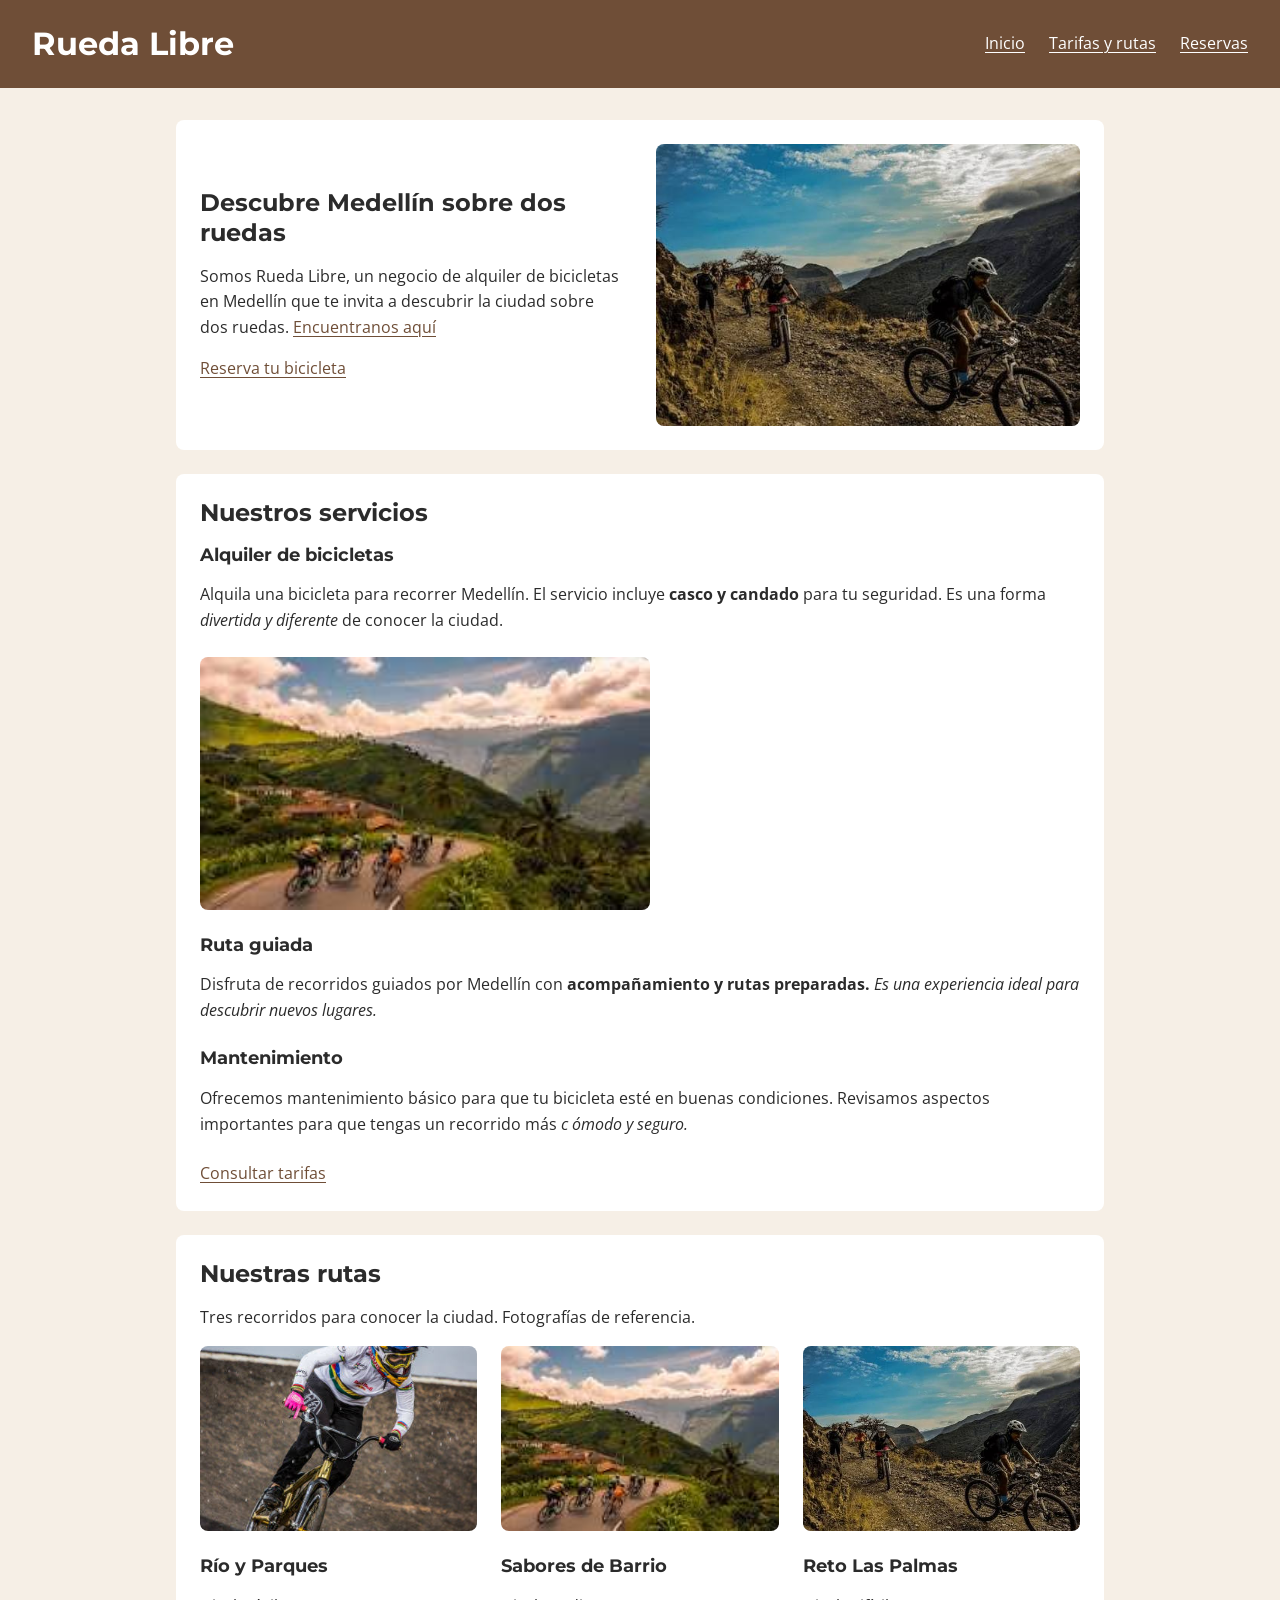
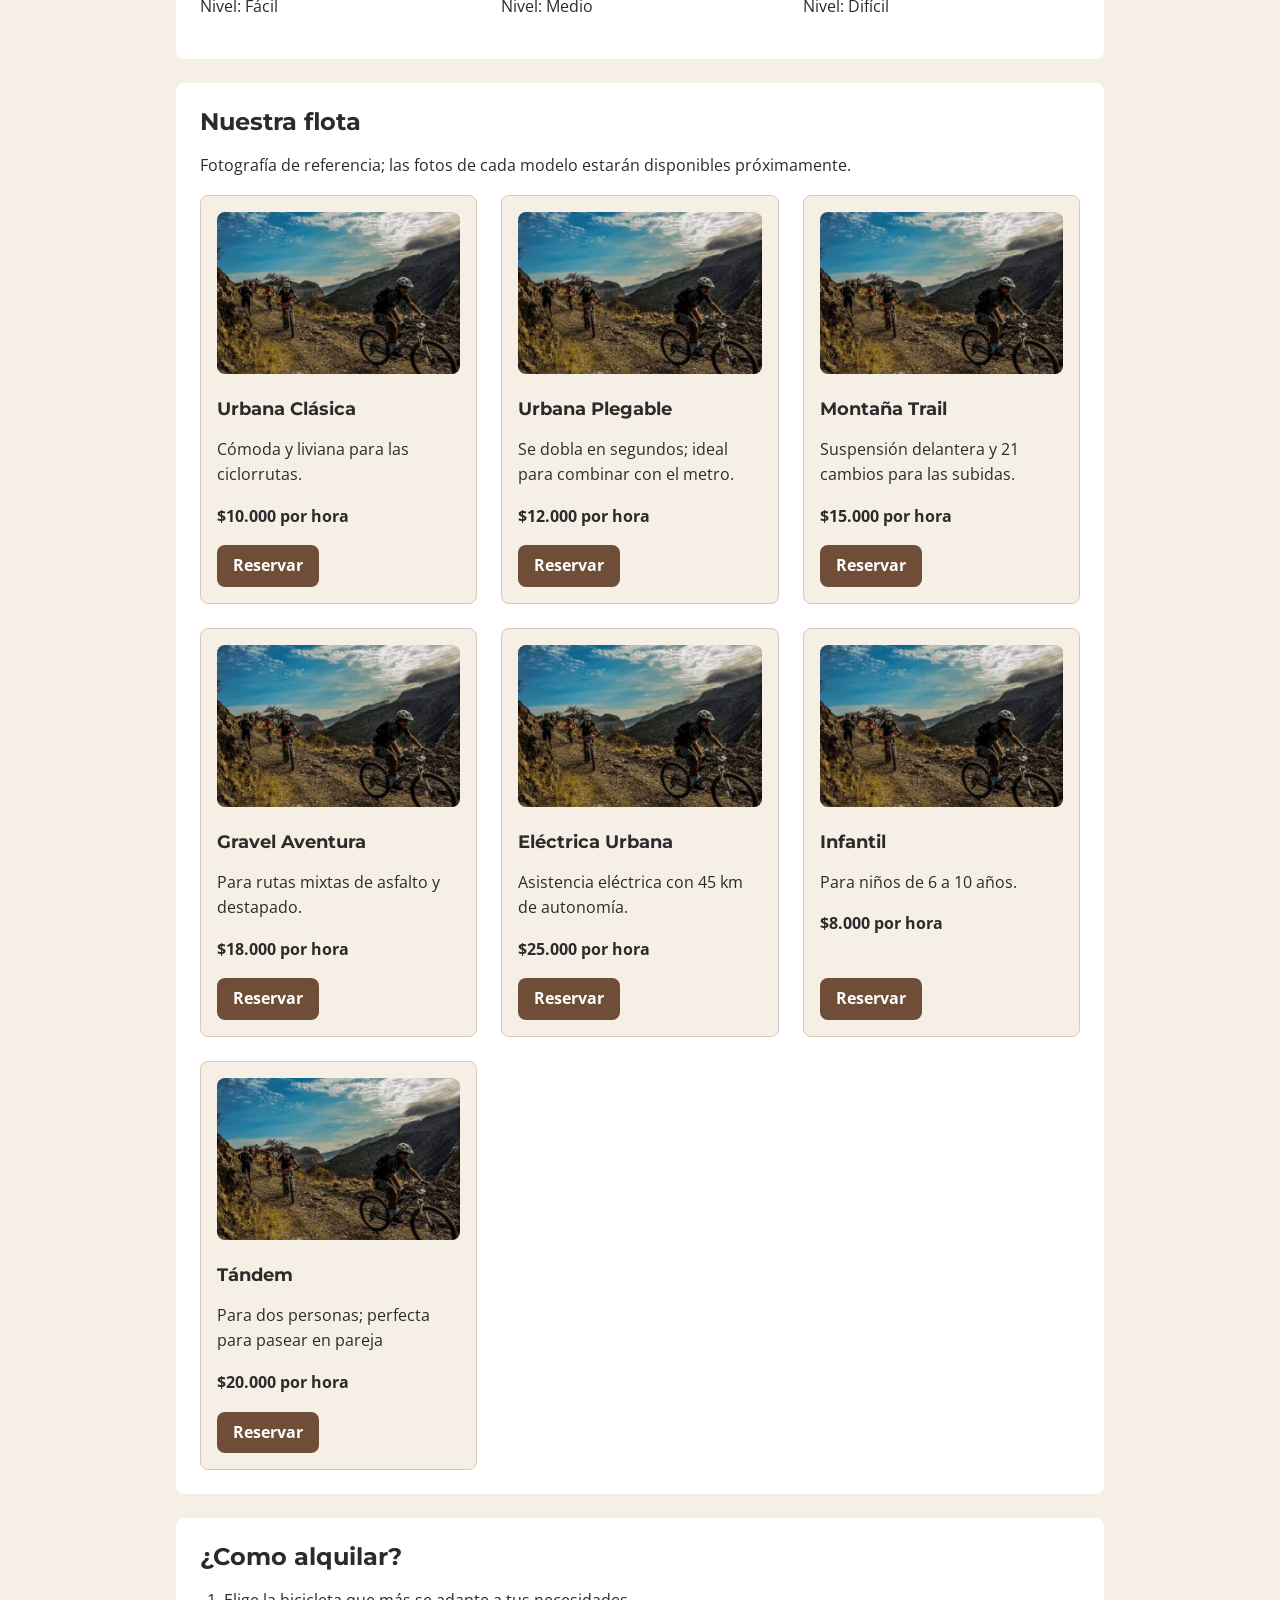
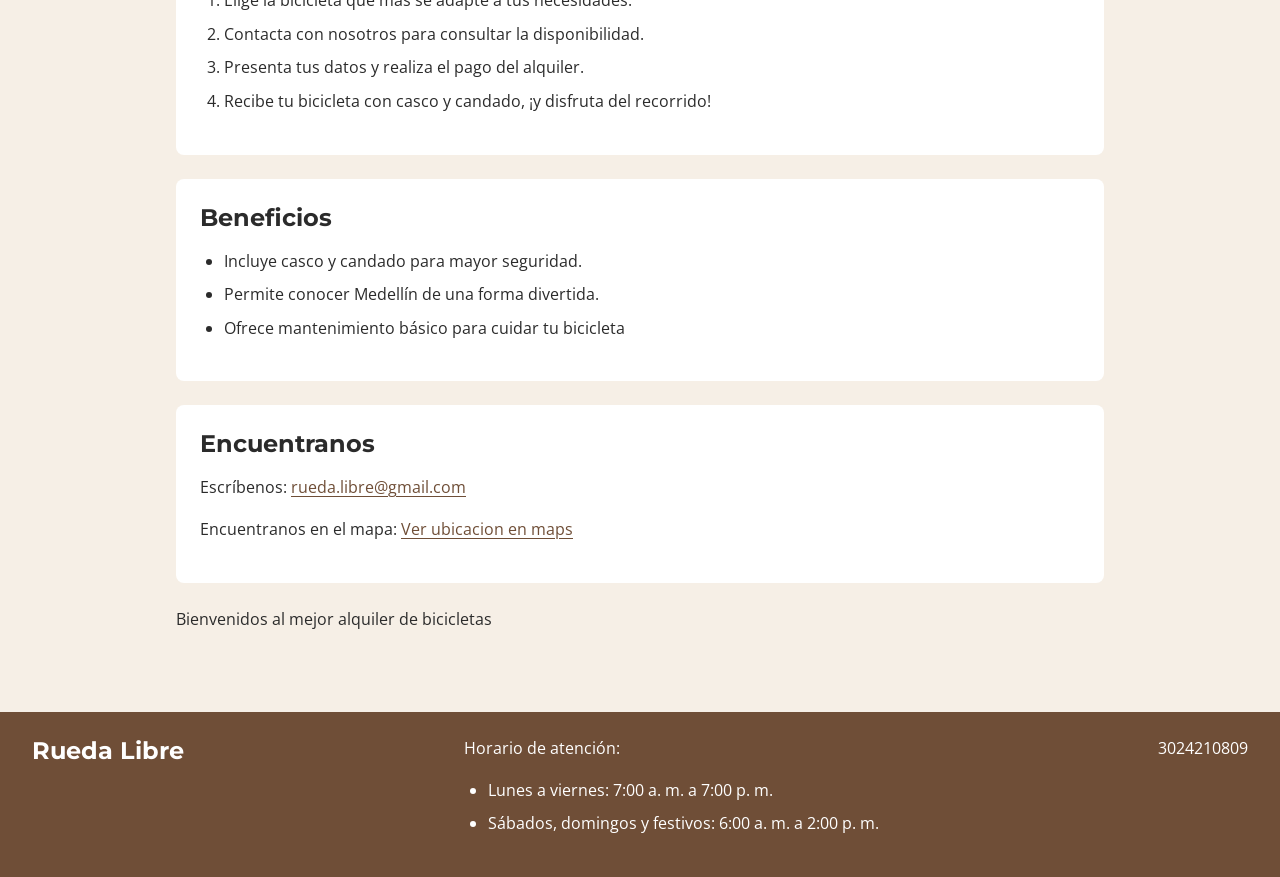
==== commit 47693e8f: "semana 2-día2-layout en 2 dimensiones" ====
--- a/index.html
+++ b/index.html
@@ -23,10 +23,12 @@
     </header>
 
     <main>
-        <img src="imagenes/images.jpg" alt="Imagen de portada de Rueda Libre" width="300">
-         <section>
-            <h2>¿Quienes Somos?</h2>
+         <section class="portada">
+            <div>
+            <h2>Descubre Medellín sobre dos ruedas</h2>
             <p>Somos Rueda Libre, un negocio de alquiler de bicicletas en Medellín que te invita a descubrir la ciudad sobre dos ruedas. <a href="#Encuentranos">Encuentranos aquí</a></p>
+            <a href="paginas/reservas.html">Reserva tu bicicleta</a>
+            </div>
             <img src="imagenes/bici.jpg" alt="imagen de ruta en bicicleta" width="400">
          </section>
          <section>
@@ -44,8 +46,29 @@
                 <h3>Mantenimiento</h3>
                 <p>Ofrecemos mantenimiento básico para que tu bicicleta esté en buenas condiciones. Revisamos aspectos importantes para que tengas un recorrido más <em>c   ómodo y seguro.</em></p>    
             </article>      
-            <a href="paginas/servicios.html">Consultar tarifas</a>
+            <a href="paginas/tarifas.html">Consultar tarifas</a>
     </section> 
+    <section aria-labelledby="titulo-rutas">
+        <h2 id="titulo-rutas">Nuestras rutas</h2>
+        <p>Tres recorridos para conocer la ciudad. Fotografías de referencia.</p>
+        <div class="rutas">
+            <article class="ruta">
+                <img src="imagenes/images.jpg" alt="Fotografía de referencia para Río y Parques" loading="lazy">
+                <h3>Río y Parques</h3>
+                <p>Nivel: Fácil</p>
+            </article>
+            <article class="ruta">
+                <img src="imagenes/descarga.jpg" alt="Fotografía de referencia para Sabores de Barrio" loading="lazy">
+                <h3>Sabores de Barrio</h3>
+                <p>Nivel: Medio</p>
+            </article>
+            <article class="ruta">
+                <img src="imagenes/bici.jpg" alt="Ciclistas recorriendo una ruta de montaña" loading="lazy">
+                <h3>Reto Las Palmas</h3>
+                <p>Nivel: Difícil</p>
+            </article>
+        </div>
+    </section>
     <section>
         <h2>Nuestra flota</h2>
         <p>Fotografía de referencia; las fotos de cada modelo estarán disponibles próximamente.</p>
--- a/css/styles.css
+++ b/css/styles.css
@@ -148,6 +148,68 @@
     background-color: var(--color-acento);
 }
 
+/* Layout de escritorio: Grid controla filas y columnas. */
+.portada {
+    display: grid;
+    grid-template-columns: minmax(0, 1fr) minmax(0, 1fr);
+    gap: var(--espacio-grande);
+    align-items: center;
+}
+.portada img { width: 100%; margin: 0; }
+.rutas {
+    display: grid;
+    grid-template-columns: repeat(3, minmax(0, 1fr));
+    gap: var(--espacio-medio);
+}
+.ruta { margin: 0; }
+.ruta img { width: 100%; aspect-ratio: 3 / 2; object-fit: cover; }
+.reservas-layout {
+    display: grid;
+    grid-template-columns: minmax(0, 2fr) minmax(0, 1fr);
+    gap: var(--espacio-medio);
+    align-items: start;
+}
+.contacto {
+    padding: var(--espacio-medio);
+    border-radius: var(--radio);
+    background: var(--color-superficie);
+    overflow-wrap: anywhere;
+}
+.fila-campos {
+    display: grid;
+    grid-template-columns: repeat(2, minmax(0, 1fr));
+    gap: var(--espacio-base);
+}
+fieldset {
+    min-width: 0;
+    margin: 0 0 var(--espacio-base);
+    padding: var(--espacio-base);
+    border: 1px solid var(--color-borde);
+    border-radius: var(--radio);
+}
+legend { font-weight: bold; }
+label { display: block; }
+input, select, textarea, button { font: inherit; }
+input:not([type="radio"]):not([type="checkbox"]), select, textarea {
+    display: block;
+    width: 100%;
+    min-width: 0;
+    margin-bottom: var(--espacio-base);
+    padding: var(--espacio-pequeno);
+    border: 1px solid var(--color-borde);
+    border-radius: var(--radio);
+}
+textarea { resize: vertical; }
+input[type="radio"] + label, input[type="checkbox"] + label { display: inline; }
+button {
+    padding: var(--espacio-pequeno) var(--espacio-base);
+    border: 0;
+    border-radius: var(--radio);
+    color: var(--color-superficie);
+    background: var(--color-primario);
+    cursor: pointer;
+}
+
 /* 5. Tablas de tarifas: desplazamiento en pantallas pequeñas */
 table {
     display: block;
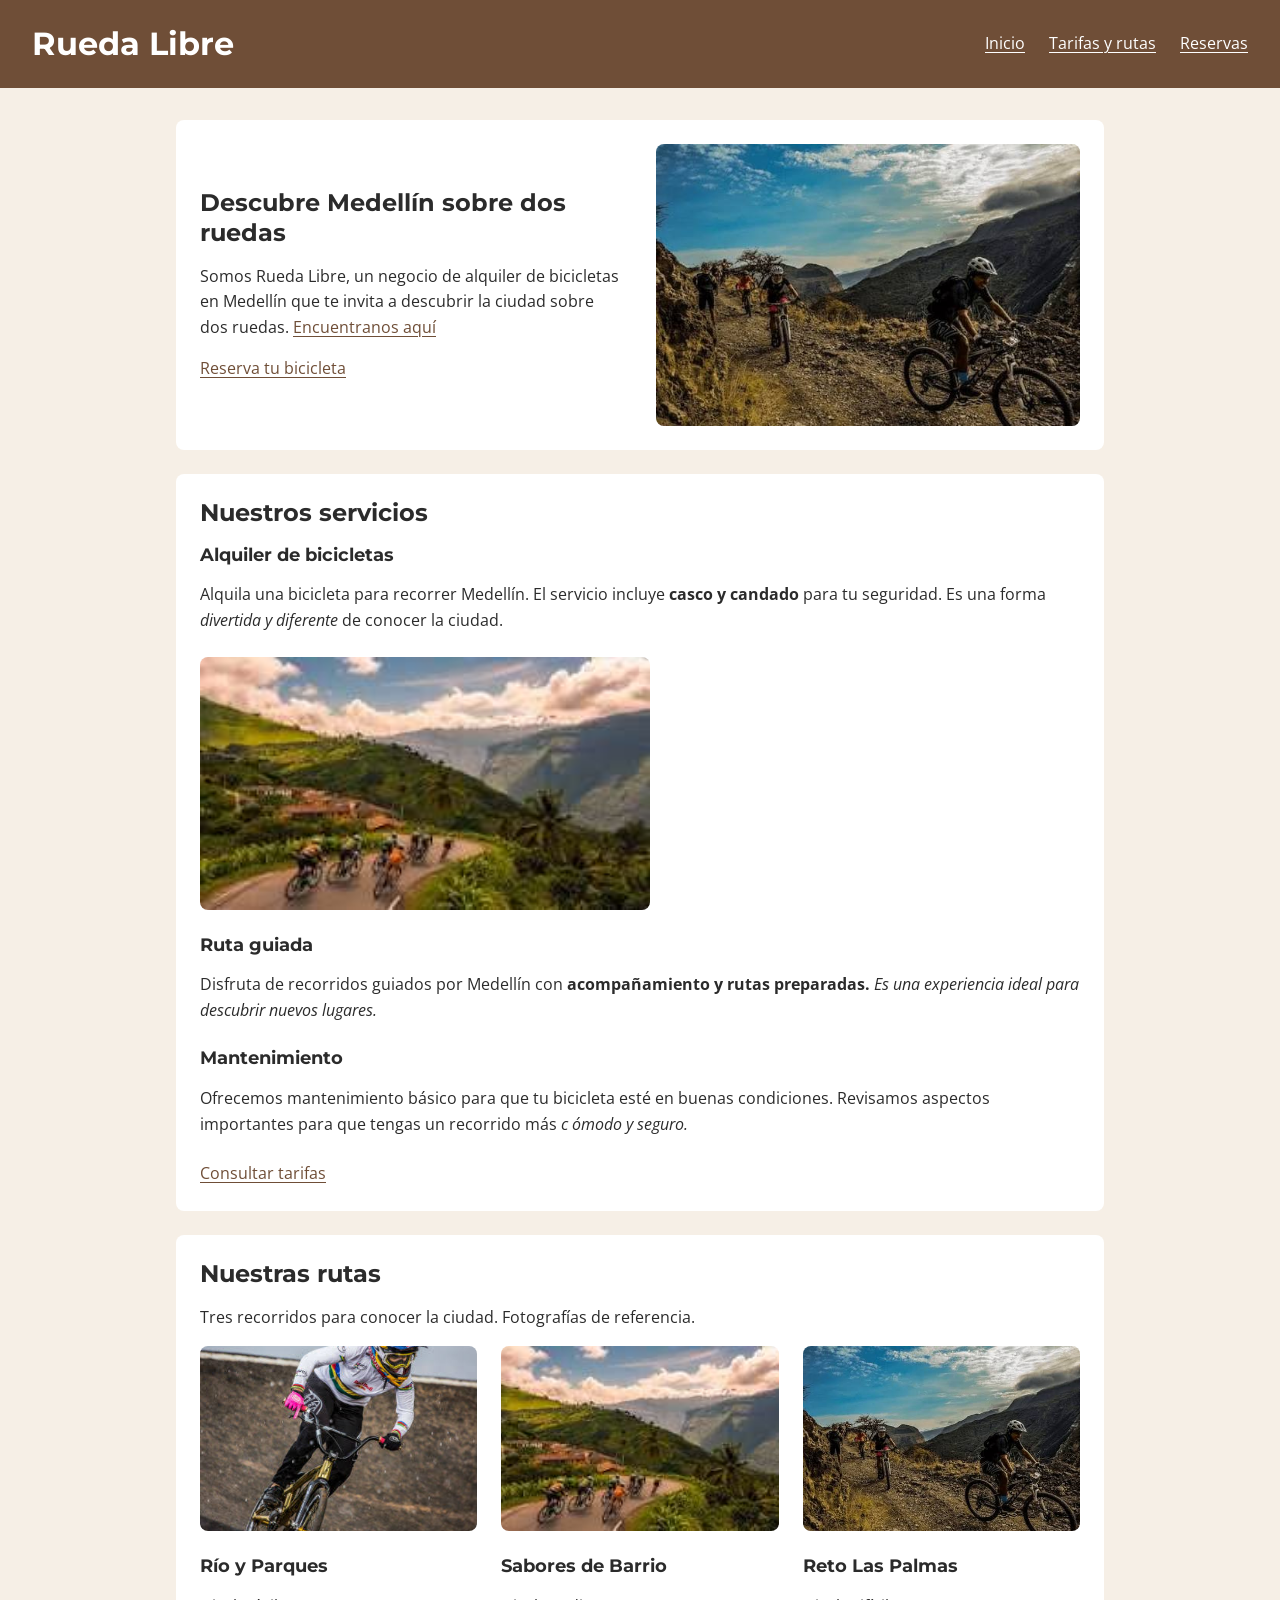
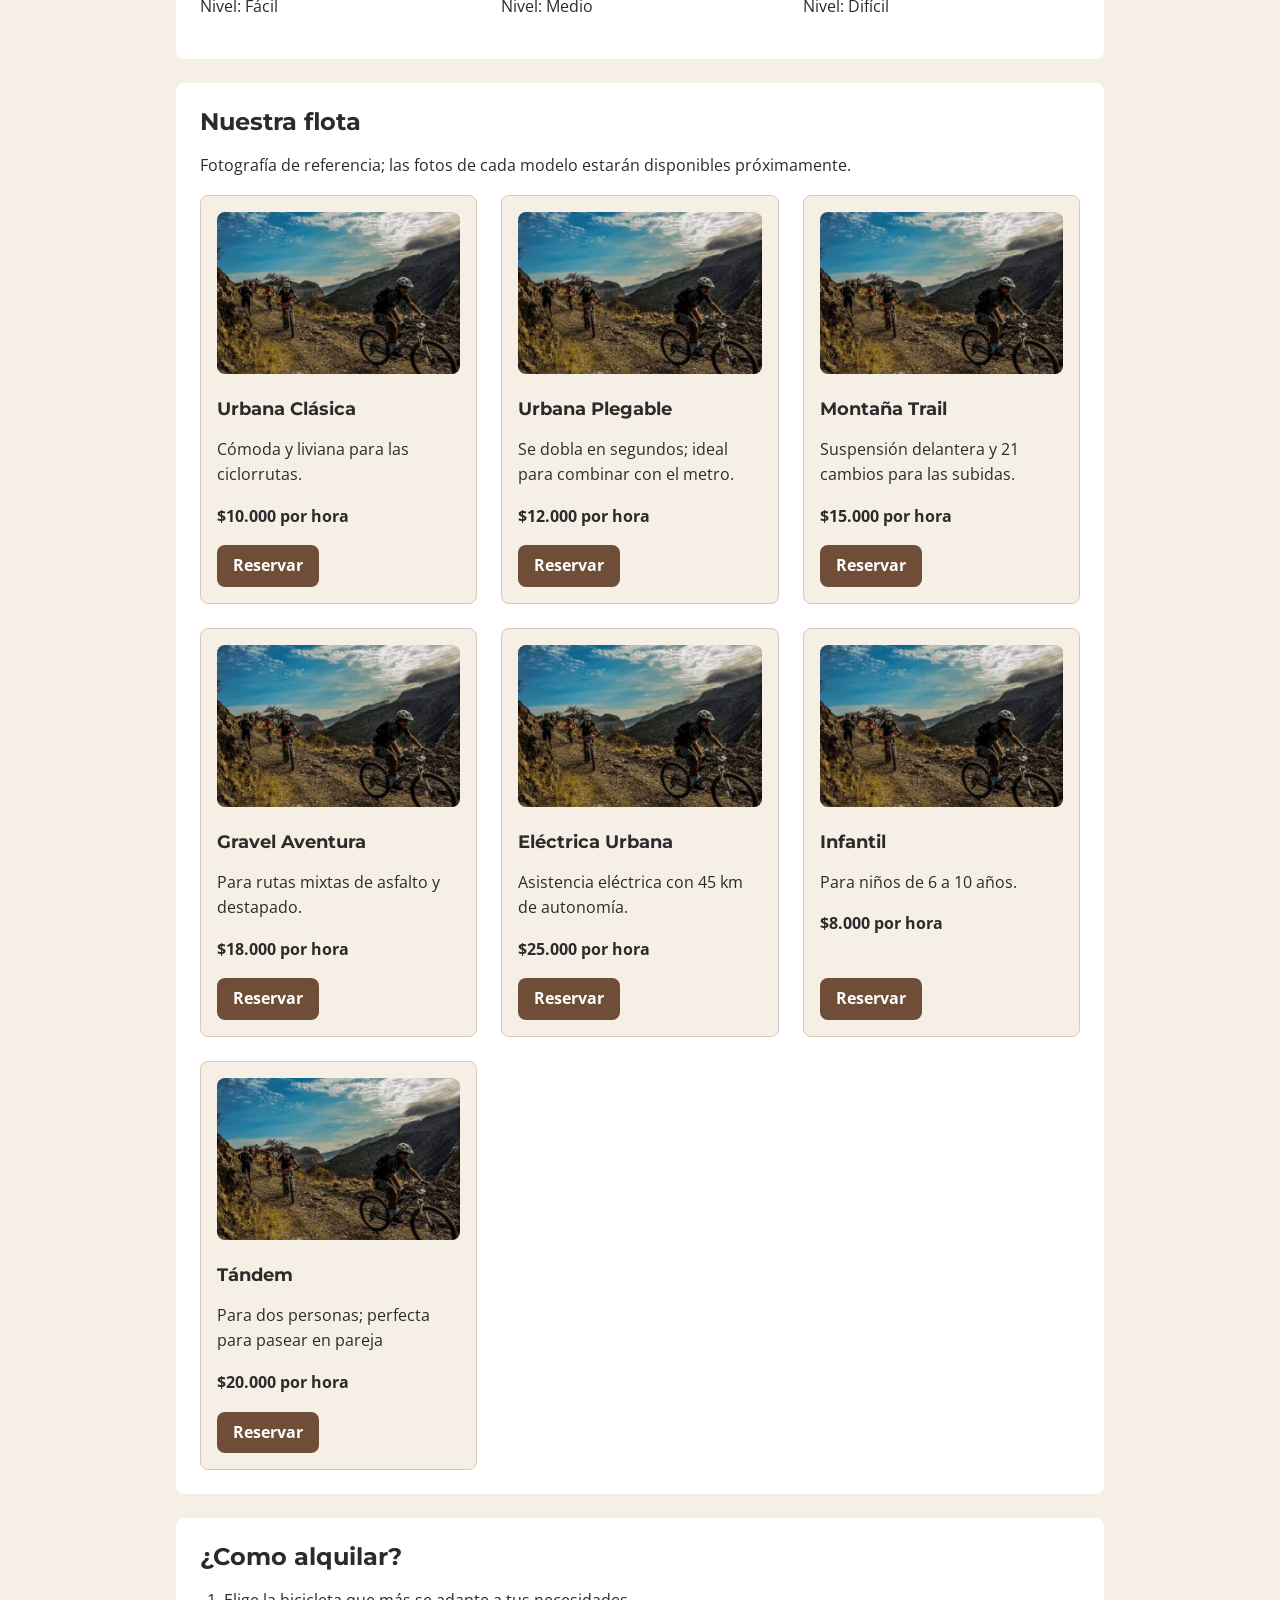
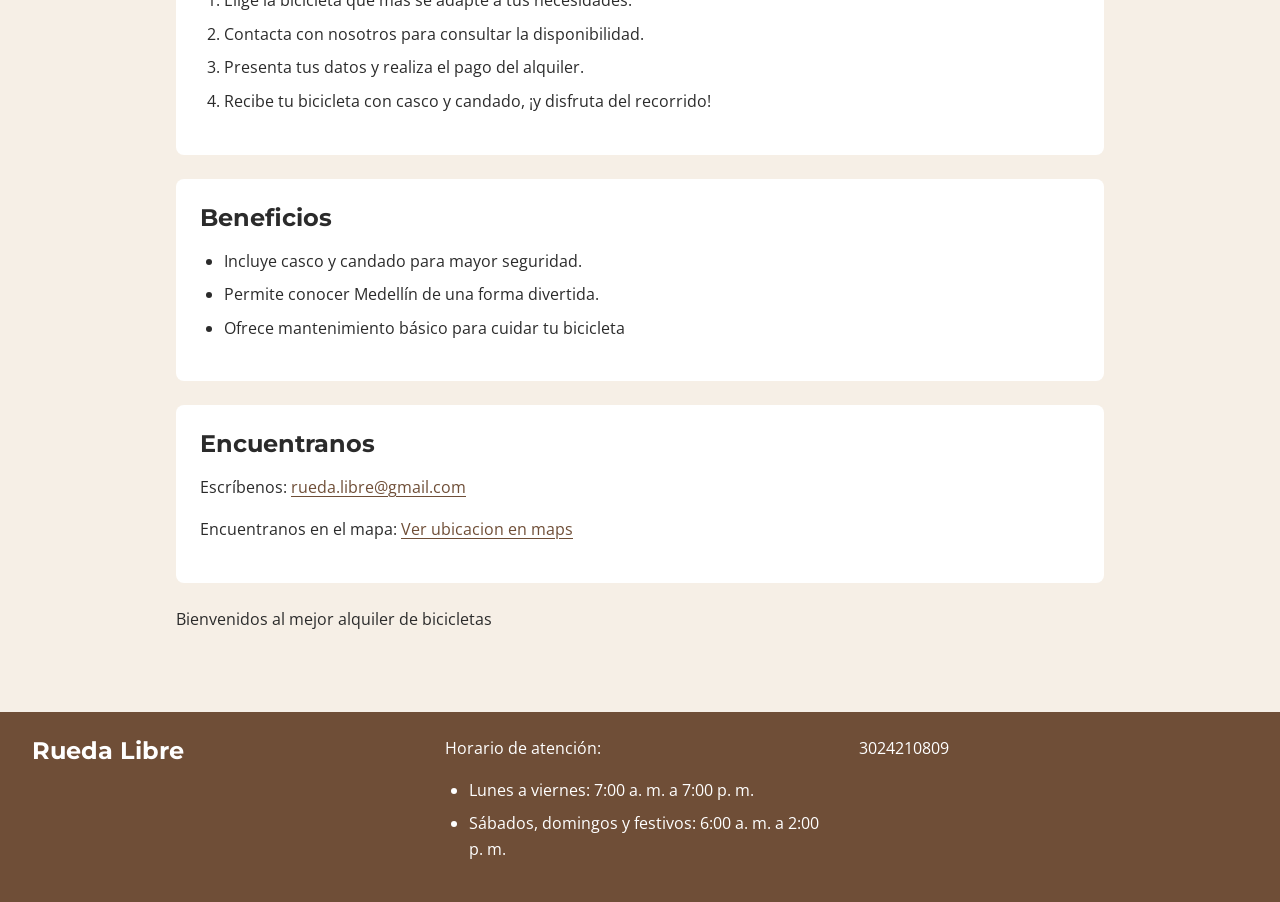
==== commit 8ad33af5: "semana 2-día2-mobile first" ====
--- a/index.html
+++ b/index.html
@@ -2,6 +2,7 @@
 <html lang="es">
 <head>
     <meta charset="UTF-8">
+    <meta name="version" content="1.5">
     <meta name="viewport" content="width=device-width, initial-scale=1.0">
     <meta name="description" content="Renta de bicicletas en el areá metropolitana">
     <link rel="preconnect" href="https://fonts.googleapis.com">
--- a/css/styles.css
+++ b/css/styles.css
@@ -15,7 +15,7 @@
     --radio: 0.5rem;
 }
 
-/* 2. Base: rem toma como referencia el tamaño de letra raíz */
+/* 2. Base mobile-first: una columna. rem usa el tamaño de letra raíz. */
 *, *::before, *::after { box-sizing: border-box; }
 body {
     margin: 0;
@@ -23,6 +23,7 @@
     color: var(--color-texto);
     background-color: var(--color-fondo);
     line-height: 1.6;
+    overflow-wrap: break-word;
 }
 h1, h2, h3 { 
     line-height: 1.25;
@@ -61,13 +62,14 @@
 
 /* 3. Encabezado y navegación */
 header, body > nav, footer {
-    padding: var(--espacio-medio) var(--espacio-grande);
+    padding: var(--espacio-base);
     color: var(--color-superficie);
     background-color: var(--color-primario);
 }
 nav ul {
     display: flex;
     flex-wrap: wrap;
+    justify-content: center;
     gap: var(--espacio-base) var(--espacio-medio);
     padding: 0;
     margin: 0;
@@ -84,6 +86,9 @@
 }
 header {
     display: flex;
+    flex-direction: column;
+    gap: var(--espacio-base);
+    text-align: center;
     justify-content: space-between;
     align-items: center;
 }
@@ -98,7 +103,8 @@
     padding: var(--espacio-grande) var(--espacio-base);
 }
 section, .tarjeta {
-    padding: var(--espacio-medio);
+    min-width: 0;
+    padding: var(--espacio-base);
     margin-bottom: var(--espacio-medio);
     border-radius: var(--radio);
     background-color: var(--color-superficie);
@@ -148,36 +154,36 @@
     background-color: var(--color-acento);
 }
 
-/* Layout de escritorio: Grid controla filas y columnas. */
+/* Layout móvil: los bloques se apilan en una columna. */
 .portada {
     display: grid;
-    grid-template-columns: minmax(0, 1fr) minmax(0, 1fr);
+    grid-template-columns: minmax(0, 1fr);
     gap: var(--espacio-grande);
     align-items: center;
 }
 .portada img { width: 100%; margin: 0; }
 .rutas {
     display: grid;
-    grid-template-columns: repeat(3, minmax(0, 1fr));
+    grid-template-columns: minmax(0, 1fr);
     gap: var(--espacio-medio);
 }
 .ruta { margin: 0; }
 .ruta img { width: 100%; aspect-ratio: 3 / 2; object-fit: cover; }
 .reservas-layout {
     display: grid;
-    grid-template-columns: minmax(0, 2fr) minmax(0, 1fr);
+    grid-template-columns: minmax(0, 1fr);
     gap: var(--espacio-medio);
     align-items: start;
 }
 .contacto {
-    padding: var(--espacio-medio);
+    padding: var(--espacio-base);
     border-radius: var(--radio);
     background: var(--color-superficie);
     overflow-wrap: anywhere;
 }
 .fila-campos {
     display: grid;
-    grid-template-columns: repeat(2, minmax(0, 1fr));
+    grid-template-columns: minmax(0, 1fr);
     gap: var(--espacio-base);
 }
 fieldset {
@@ -210,11 +216,13 @@
     cursor: pointer;
 }
 
-/* 5. Tablas de tarifas: desplazamiento en pantallas pequeñas */
+/* 5. Tablas móviles: todas las columnas caben, sin ocultar información. */
 table {
-    display: block;
+    width: 100%;
     max-width: 100%;
-    overflow-x: auto;
+    table-layout: fixed;
+    font-size: 0.8125rem;
+    line-height: 1.4;
     border-collapse: collapse;
     margin-bottom: var(--espacio-medio);
     background-color: var(--color-superficie);
@@ -225,7 +233,9 @@
     padding: var(--espacio-base); 
 }
 th, td { 
-    padding: var(--espacio-base); 
+    padding: 0.375rem 0.25rem;
+    overflow-wrap: anywhere;
+    vertical-align: top;
     border: 0.0625rem solid var(--color-borde);
     text-align: left; 
 }
@@ -242,13 +252,33 @@
 footer { 
     margin-top: var(--espacio-grande);
     display: flex;
+    flex-direction: column;
+    gap: var(--espacio-medio);
     justify-content: space-between;
     align-items: flex-start;
     
 }
 
-@media (max-width: 40rem) {
-    header, body > nav, footer { padding: var(--espacio-base); }
-    section, .tarjeta { padding: var(--espacio-base); }
+/* Tablet: ampliar solo lo que ya dispone de espacio suficiente. */
+@media (min-width: 768px) {
+    header, footer {
+        flex-direction: row;
+        text-align: left;
+        padding: var(--espacio-medio) var(--espacio-grande);
+    }
+    nav ul { justify-content: flex-start; }
+    footer > div { flex: 1; min-width: 0; }
+    section, .tarjeta, .contacto { padding: var(--espacio-medio); }
+    .portada, .fila-campos {
+        grid-template-columns: repeat(2, minmax(0, 1fr));
+    }
+    .rutas { grid-template-columns: repeat(2, minmax(0, 1fr)); }
+    table { font-size: 1rem; }
     th, td { padding: var(--espacio-pequeno); }
 }
+
+/* Escritorio: tres rutas y formulario/contacto en proporción 2:1. */
+@media (min-width: 1200px) {
+    .rutas { grid-template-columns: repeat(3, minmax(0, 1fr)); }
+    .reservas-layout { grid-template-columns: minmax(0, 2fr) minmax(0, 1fr); }
+}
